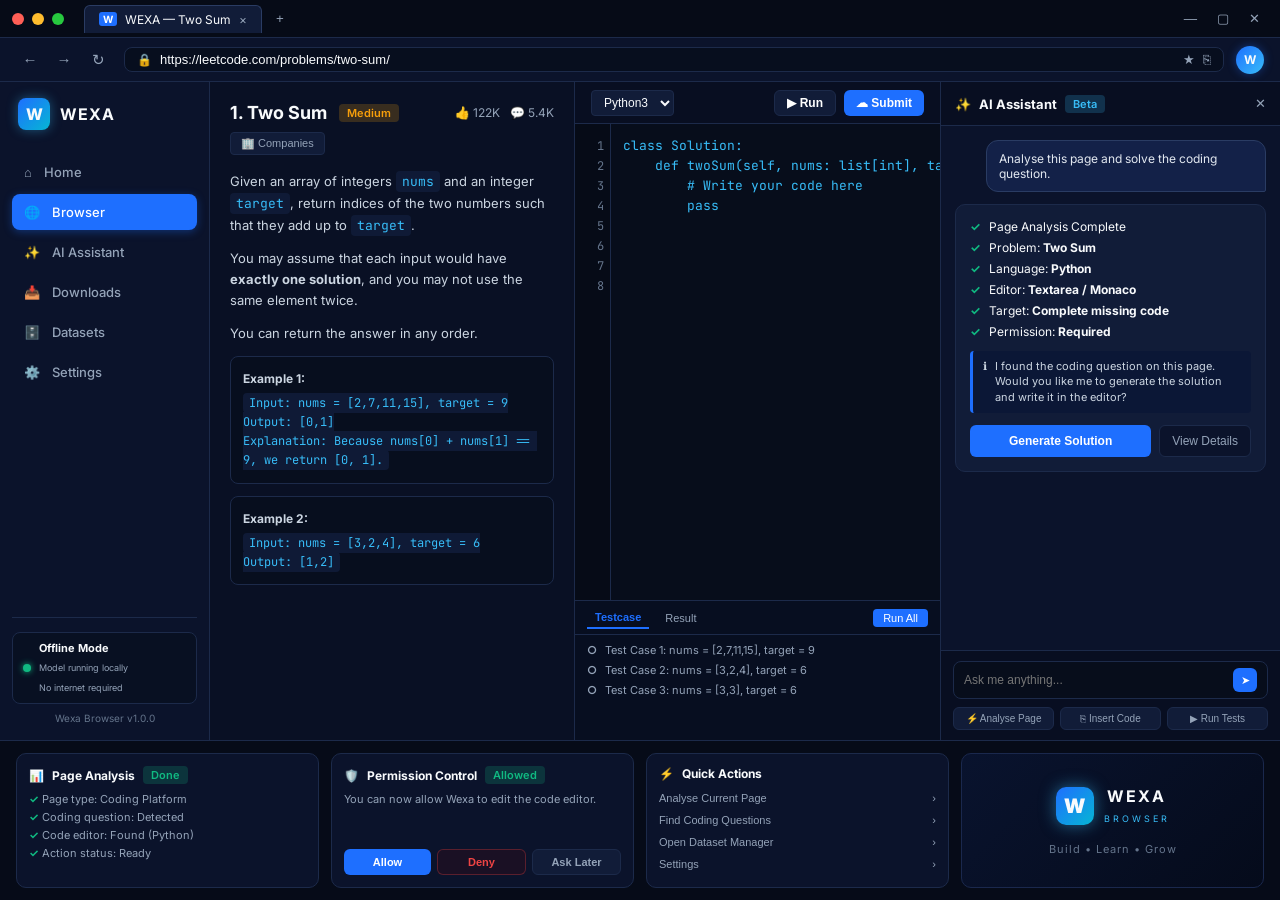
==== frontend/index.html @ d5399e4d "feat: Initial implementation of Wexa Browser core backend, offline engine, UI spec, and self-trainin" ====
<!DOCTYPE html>
<html lang="en">
<head>
  <meta charset="UTF-8">
  <meta name="viewport" content="width=device-width, initial-scale=1.0">
  <title>Wexa Browser — AI-Powered Practice Browser</title>
  <link rel="stylesheet" href="styles.css">
  <link rel="preconnect" href="https://fonts.googleapis.com">
  <link rel="preconnect" href="https://fonts.gstatic.com" crossorigin>
  <link href="https://fonts.googleapis.com/css2?family=Inter:wght@400;500;600;700&family=JetBrains+Mono:wght@400;500;600&display=swap" rel="stylesheet">
</head>
<body class="wexa-app">

  <!-- Top Titlebar / Window Controls -->
  <header class="titlebar">
    <div class="window-controls">
      <span class="dot red"></span>
      <span class="dot yellow"></span>
      <span class="dot green"></span>
    </div>
    <div class="tab-strip">
      <div class="tab active">
        <span class="tab-icon">W</span>
        <span class="tab-title">WEXA — Two Sum</span>
        <span class="tab-close">×</span>
      </div>
      <button class="new-tab-btn">+</button>
    </div>
    <div class="window-actions">
      <button class="win-btn">—</button>
      <button class="win-btn">▢</button>
      <button class="win-btn win-close">✕</button>
    </div>
  </header>

  <!-- Browser Navigation Bar -->
  <nav class="browser-nav">
    <div class="nav-buttons">
      <button class="nav-btn" title="Back">←</button>
      <button class="nav-btn" title="Forward">→</button>
      <button class="nav-btn" id="reloadBtn" title="Refresh">↻</button>
    </div>
    <div class="url-bar-container">
      <span class="lock-icon">🔒</span>
      <input type="text" id="urlInput" class="url-input" value="https://leetcode.com/problems/two-sum/" readonly>
      <button class="star-btn" title="Bookmark">★</button>
      <button class="share-btn" title="Share">⎘</button>
    </div>
    <div class="profile-badge">
      <div class="w-avatar">W</div>
    </div>
  </nav>

  <!-- Main Viewport (Sidebar + Web Content + AI Panel) -->
  <main class="main-viewport">

    <!-- Left Navigation Sidebar -->
    <aside class="sidebar">
      <div class="brand">
        <div class="brand-logo">W</div>
        <span class="brand-text">WEXA</span>
      </div>

      <ul class="nav-menu">
        <li class="nav-item">
          <span class="icon">⌂</span>
          <span class="label">Home</span>
        </li>
        <li class="nav-item active">
          <span class="icon">🌐</span>
          <span class="label">Browser</span>
        </li>
        <li class="nav-item">
          <span class="icon">✨</span>
          <span class="label">AI Assistant</span>
        </li>
        <li class="nav-item">
          <span class="icon">📥</span>
          <span class="label">Downloads</span>
        </li>
        <li class="nav-item" id="navDatasets">
          <span class="icon">🗄️</span>
          <span class="label">Datasets</span>
        </li>
        <li class="nav-item">
          <span class="icon">⚙️</span>
          <span class="label">Settings</span>
        </li>
      </ul>

      <div class="sidebar-footer">
        <div class="offline-badge">
          <span class="status-indicator"></span>
          <div class="offline-text">
            <strong>Offline Mode</strong>
            <span>Model running locally<br>No internet required</span>
          </div>
        </div>
        <div class="version-tag">Wexa Browser v1.0.0</div>
      </div>
    </aside>

    <!-- Center Workspace / Webpage & Code Editor -->
    <section class="workspace">
      <!-- Problem Details Pane -->
      <div class="problem-pane">
        <div class="problem-header">
          <div class="title-row">
            <h2>1. Two Sum</h2>
            <span class="badge medium">Medium</span>
            <div class="stats">
              <span>👍 122K</span>
              <span>💬 5.4K</span>
            </div>
          </div>
          <button class="companies-btn">🏢 Companies</button>
        </div>

        <div class="problem-body">
          <p>Given an array of integers <code>nums</code> and an integer <code>target</code>, return indices of the two numbers such that they add up to <code>target</code>.</p>
          <p>You may assume that each input would have <strong>exactly one solution</strong>, and you may not use the same element twice.</p>
          <p>You can return the answer in any order.</p>

          <div class="example-card">
            <strong>Example 1:</strong>
            <pre><code>Input: nums = [2,7,11,15], target = 9
Output: [0,1]
Explanation: Because nums[0] + nums[1] == 9, we return [0, 1].</code></pre>
          </div>

          <div class="example-card">
            <strong>Example 2:</strong>
            <pre><code>Input: nums = [3,2,4], target = 6
Output: [1,2]</code></pre>
          </div>
        </div>
      </div>

      <!-- Live Code Editor Pane -->
      <div class="editor-pane">
        <div class="editor-header">
          <select id="langSelect" class="lang-select">
            <option value="python">Python3</option>
            <option value="java">Java</option>
            <option value="cpp">C++</option>
          </select>
          <div class="editor-actions">
            <button class="run-btn" id="editorRunBtn">▶ Run</button>
            <button class="submit-btn" id="editorSubmitBtn">☁ Submit</button>
          </div>
        </div>

        <div class="editor-container">
          <div class="line-numbers" id="lineNumbers">
            1<br>2<br>3<br>4<br>5<br>6<br>7<br>8
          </div>
          <textarea id="codeEditor" class="code-textarea" spellcheck="false">class Solution:
    def twoSum(self, nums: list[int], target: int) -> list[int]:
        # Write your code here
        pass</textarea>
        </div>

        <!-- Testcases Section -->
        <div class="testcases-tray">
          <div class="testcases-header">
            <div class="test-tabs">
              <button class="test-tab active">Testcase</button>
              <button class="test-tab">Result</button>
            </div>
            <button class="run-all-btn" id="runAllTestsBtn">Run All</button>
          </div>

          <div class="testcases-list">
            <div class="testcase-item" id="tc1">
              <span class="tc-status pending">○</span>
              <span>Test Case 1: nums = [2,7,11,15], target = 9</span>
            </div>
            <div class="testcase-item" id="tc2">
              <span class="tc-status pending">○</span>
              <span>Test Case 2: nums = [3,2,4], target = 6</span>
            </div>
            <div class="testcase-item" id="tc3">
              <span class="tc-status pending">○</span>
              <span>Test Case 3: nums = [3,3], target = 6</span>
            </div>
          </div>
        </div>
      </div>
    </section>

    <!-- Right AI Assistant Side Panel -->
    <aside class="ai-panel">
      <div class="ai-header">
        <div class="ai-title">
          <span class="sparkle">✨</span>
          <strong>AI Assistant</strong>
          <span class="badge beta">Beta</span>
        </div>
        <button class="close-panel-btn">✕</button>
      </div>

      <div class="ai-content" id="aiFeed">
        <!-- User Query Bubble -->
        <div class="chat-bubble user">
          Analyse this page and solve the coding question.
        </div>

        <!-- Analysis Checklist Card -->
        <div class="ai-card" id="analysisCard">
          <ul class="status-checklist">
            <li class="checked">
              <span class="check-icon">✓</span>
              <span>Page Analysis Complete</span>
            </li>
            <li class="checked">
              <span class="check-icon">✓</span>
              <span>Problem: <strong>Two Sum</strong></span>
            </li>
            <li class="checked">
              <span class="check-icon">✓</span>
              <span>Language: <strong>Python</strong></span>
            </li>
            <li class="checked">
              <span class="check-icon">✓</span>
              <span>Editor: <strong>Textarea / Monaco</strong></span>
            </li>
            <li class="checked">
              <span class="check-icon">✓</span>
              <span>Target: <strong>Complete missing code</strong></span>
            </li>
            <li class="checked notice">
              <span class="check-icon">✓</span>
              <span>Permission: <strong>Required</strong></span>
            </li>
          </ul>

          <div class="callout-box">
            <span class="info-icon">ℹ</span>
            <p id="aiCalloutText">I found the coding question on this page. Would you like me to generate the solution and write it in the editor?</p>
          </div>

          <div class="action-buttons">
            <button class="primary-btn" id="generateSolutionBtn">
              <span class="spinner" id="btnSpinner" style="display:none;">◌</span>
              Generate Solution
            </button>
            <button class="secondary-btn" id="viewDetailsBtn">View Details</button>
          </div>
        </div>

        <!-- Diff Card (Hidden initially, shown after generation) -->
        <div class="ai-card diff-card" id="diffCard" style="display:none;">
          <div class="diff-header">
            <strong>Proposed Code Solution</strong>
            <span class="badge diff-badge">Review Diff</span>
          </div>
          <pre class="diff-viewer" id="diffViewer"></pre>
        </div>
      </div>

      <!-- Bottom Chat Bar & Quick Action Pills -->
      <div class="ai-footer">
        <div class="chat-input-bar">
          <input type="text" id="chatInput" placeholder="Ask me anything...">
          <button class="send-btn" id="sendBtn">➤</button>
        </div>
        <div class="quick-pills">
          <button class="pill-btn" id="pillAnalyse">⚡ Analyse Page</button>
          <button class="pill-btn" id="pillInsert">⎘ Insert Code</button>
          <button class="pill-btn" id="pillTests">▶ Run Tests</button>
        </div>
      </div>
    </aside>

  </main>

  <!-- Bottom Control Deck -->
  <footer class="bottom-deck">
    <!-- Card 1: Page Analysis -->
    <div class="deck-card">
      <div class="card-header">
        <span class="icon">📊</span>
        <strong>Page Analysis</strong>
        <span class="badge success" id="badgeAnalysisStatus">Done</span>
      </div>
      <ul class="card-list">
        <li><span class="bullet green">✓</span> Page type: Coding Platform</li>
        <li><span class="bullet green">✓</span> Coding question: Detected</li>
        <li><span class="bullet green">✓</span> Code editor: Found (Python)</li>
        <li><span class="bullet green">✓</span> Action status: Ready</li>
      </ul>
    </div>

    <!-- Card 2: Permission Control -->
    <div class="deck-card">
      <div class="card-header">
        <span class="icon">🛡️</span>
        <strong>Permission Control</strong>
        <span class="badge success" id="badgePermStatus">Allowed</span>
      </div>
      <p class="perm-desc" id="permDesc">You can now allow Wexa to edit the code editor.</p>
      <div class="perm-actions">
        <button class="perm-btn allow" id="btnAllow">Allow</button>
        <button class="perm-btn deny" id="btnDeny">Deny</button>
        <button class="perm-btn later" id="btnLater">Ask Later</button>
      </div>
    </div>

    <!-- Card 3: Quick Actions -->
    <div class="deck-card">
      <div class="card-header">
        <span class="icon">⚡</span>
        <strong>Quick Actions</strong>
      </div>
      <div class="action-links">
        <button class="action-link" id="linkAnalyse">Analyse Current Page <span>›</span></button>
        <button class="action-link" id="linkFindQuestions">Find Coding Questions <span>›</span></button>
        <button class="action-link" id="linkDatasets">Open Dataset Manager <span>›</span></button>
        <button class="action-link" id="linkSettings">Settings <span>›</span></button>
      </div>
    </div>

    <!-- Card 4: Brand Card -->
    <div class="deck-card brand-card">
      <div class="brand-emblem">
        <div class="brand-logo-large">W</div>
        <div class="brand-slogan">
          <h3>WEXA</h3>
          <span>BROWSER</span>
        </div>
      </div>
      <p class="brand-motto">Build • Learn • Grow</p>
    </div>
  </footer>

  <script src="app.js"></script>
</body>
</html>
---- frontend/styles.css ----
:root {
  --bg-darkest: #070D1B;
  --bg-surface: #0B132B;
  --bg-card: #111C38;
  --bg-card-hover: #162447;
  --border-color: #1C2A4A;
  --border-light: #2A3C63;
  --primary-blue: #1E6FFF;
  --primary-blue-hover: #2F7CFF;
  --accent-glow: #38BDF8;
  --accent-cyan: #06B6D4;
  --success-green: #10B981;
  --warning-yellow: #F59E0B;
  --danger-red: #EF4444;
  --text-primary: #F8FAFC;
  --text-secondary: #94A3B8;
  --text-muted: #64748B;
  --font-sans: 'Inter', -apple-system, BlinkMacSystemFont, sans-serif;
  --font-mono: 'JetBrains Mono', 'Fira Code', monospace;
}

* {
  box-sizing: border-box;
  margin: 0;
  padding: 0;
}

body.wexa-app {
  background-color: var(--bg-darkest);
  color: var(--text-primary);
  font-family: var(--font-sans);
  height: 100vh;
  display: flex;
  flex-direction: column;
  overflow: hidden;
  user-select: none;
}

/* --- Window Titlebar --- */
.titlebar {
  background: #060B17;
  height: 38px;
  display: flex;
  align-items: center;
  justify-content: space-between;
  padding: 0 12px;
  border-bottom: 1px solid var(--border-color);
}

.window-controls {
  display: flex;
  gap: 8px;
}

.window-controls .dot {
  width: 12px;
  height: 12px;
  border-radius: 50%;
  display: inline-block;
}

.dot.red { background: #FF5F56; }
.dot.yellow { background: #FFBD2E; }
.dot.green { background: #27C93F; }

.tab-strip {
  display: flex;
  align-items: center;
  gap: 6px;
  flex: 1;
  margin-left: 20px;
}

.tab {
  background: var(--bg-surface);
  border: 1px solid var(--border-color);
  border-bottom: none;
  padding: 6px 14px;
  border-radius: 6px 6px 0 0;
  display: flex;
  align-items: center;
  gap: 8px;
  font-size: 12px;
  color: var(--text-primary);
}

.tab.active {
  background: var(--bg-card);
  border-color: var(--border-light);
}

.tab-icon {
  background: var(--primary-blue);
  color: #fff;
  border-radius: 3px;
  padding: 1px 4px;
  font-weight: bold;
  font-size: 10px;
}

.tab-close {
  cursor: pointer;
  color: var(--text-secondary);
}

.new-tab-btn, .win-btn {
  background: transparent;
  border: none;
  color: var(--text-secondary);
  cursor: pointer;
  padding: 4px 8px;
  border-radius: 4px;
}

.new-tab-btn:hover, .win-btn:hover {
  background: var(--bg-card);
  color: #fff;
}

/* --- Browser Navigation Bar --- */
.browser-nav {
  background: var(--bg-surface);
  height: 44px;
  display: flex;
  align-items: center;
  padding: 0 16px;
  gap: 12px;
  border-bottom: 1px solid var(--border-color);
}

.nav-buttons {
  display: flex;
  gap: 6px;
}

.nav-btn {
  background: transparent;
  border: none;
  color: var(--text-secondary);
  font-size: 15px;
  cursor: pointer;
  width: 28px;
  height: 28px;
  border-radius: 4px;
}

.nav-btn:hover {
  background: var(--bg-card);
  color: #fff;
}

.url-bar-container {
  flex: 1;
  background: #070E1E;
  border: 1px solid var(--border-color);
  border-radius: 8px;
  display: flex;
  align-items: center;
  padding: 4px 12px;
  gap: 8px;
}

.lock-icon {
  font-size: 12px;
  color: var(--success-green);
}

.url-input {
  flex: 1;
  background: transparent;
  border: none;
  color: var(--text-primary);
  font-size: 13px;
  outline: none;
}

.star-btn, .share-btn {
  background: transparent;
  border: none;
  color: var(--text-secondary);
  cursor: pointer;
}

.w-avatar {
  background: linear-gradient(135deg, var(--primary-blue), var(--accent-glow));
  width: 28px;
  height: 28px;
  border-radius: 50%;
  display: flex;
  align-items: center;
  justify-content: center;
  font-weight: 700;
  font-size: 12px;
  box-shadow: 0 0 10px rgba(30, 111, 255, 0.4);
}

/* --- Main Viewport --- */
.main-viewport {
  flex: 1;
  display: grid;
  grid-template-columns: 210px 1fr 340px;
  overflow: hidden;
}

/* --- Left Sidebar --- */
.sidebar {
  background: var(--bg-surface);
  border-right: 1px solid var(--border-color);
  display: flex;
  flex-direction: column;
  padding: 16px 12px;
}

.brand {
  display: flex;
  align-items: center;
  gap: 10px;
  margin-bottom: 24px;
  padding-left: 6px;
}

.brand-logo {
  background: linear-gradient(135deg, var(--primary-blue), var(--accent-cyan));
  width: 32px;
  height: 32px;
  border-radius: 8px;
  display: flex;
  align-items: center;
  justify-content: center;
  font-weight: 800;
  font-size: 16px;
  box-shadow: 0 0 12px rgba(56, 189, 248, 0.4);
}

.brand-text {
  font-size: 16px;
  font-weight: 700;
  letter-spacing: 1px;
}

.nav-menu {
  list-style: none;
  display: flex;
  flex-direction: column;
  gap: 4px;
  flex: 1;
}

.nav-item {
  display: flex;
  align-items: center;
  gap: 12px;
  padding: 10px 12px;
  border-radius: 8px;
  font-size: 13px;
  font-weight: 500;
  color: var(--text-secondary);
  cursor: pointer;
  transition: all 0.15s ease;
}

.nav-item:hover {
  background: var(--bg-card);
  color: var(--text-primary);
}

.nav-item.active {
  background: var(--primary-blue);
  color: #fff;
  box-shadow: 0 2px 8px rgba(30, 111, 255, 0.35);
}

.sidebar-footer {
  margin-top: auto;
  border-top: 1px solid var(--border-color);
  padding-top: 14px;
}

.offline-badge {
  background: #081022;
  border: 1px solid var(--border-color);
  border-radius: 8px;
  padding: 8px 10px;
  display: flex;
  align-items: center;
  gap: 8px;
}

.status-indicator {
  width: 8px;
  height: 8px;
  border-radius: 50%;
  background: var(--success-green);
  box-shadow: 0 0 6px var(--success-green);
}

.offline-text strong {
  font-size: 11px;
  display: block;
}

.offline-text span {
  font-size: 9px;
  color: var(--text-secondary);
}

.version-tag {
  font-size: 10px;
  color: var(--text-muted);
  text-align: center;
  margin-top: 8px;
}

/* --- Center Workspace --- */
.workspace {
  display: grid;
  grid-template-columns: 1fr 1fr;
  overflow: hidden;
  background: #091024;
}

/* Problem Pane */
.problem-pane {
  border-right: 1px solid var(--border-color);
  padding: 20px;
  overflow-y: auto;
  display: flex;
  flex-direction: column;
  gap: 16px;
}

.problem-header .title-row {
  display: flex;
  align-items: center;
  gap: 12px;
  margin-bottom: 8px;
}

.title-row h2 {
  font-size: 18px;
  font-weight: 700;
}

.badge {
  font-size: 11px;
  font-weight: 600;
  padding: 2px 8px;
  border-radius: 4px;
}

.badge.medium { background: rgba(245, 158, 11, 0.2); color: var(--warning-yellow); }
.badge.success { background: rgba(16, 185, 129, 0.2); color: var(--success-green); }
.badge.beta { background: rgba(56, 189, 248, 0.2); color: var(--accent-glow); }

.stats {
  margin-left: auto;
  display: flex;
  gap: 10px;
  font-size: 12px;
  color: var(--text-secondary);
}

.companies-btn {
  background: var(--bg-card);
  border: 1px solid var(--border-color);
  color: var(--text-secondary);
  font-size: 11px;
  padding: 4px 10px;
  border-radius: 4px;
  cursor: pointer;
}

.problem-body {
  font-size: 13px;
  line-height: 1.6;
  color: #CBD5E1;
  display: flex;
  flex-direction: column;
  gap: 12px;
}

.problem-body code {
  background: #0F1A36;
  padding: 2px 6px;
  border-radius: 4px;
  font-family: var(--font-mono);
  color: var(--accent-glow);
}

.example-card {
  background: #070E1E;
  border: 1px solid var(--border-color);
  border-radius: 8px;
  padding: 12px;
  font-size: 12px;
}

.example-card pre {
  margin-top: 6px;
  font-family: var(--font-mono);
  color: var(--text-primary);
  white-space: pre-wrap;
}

/* Editor Pane */
.editor-pane {
  display: flex;
  flex-direction: column;
  overflow: hidden;
  background: #0B132B;
}

.editor-header {
  height: 42px;
  border-bottom: 1px solid var(--border-color);
  display: flex;
  align-items: center;
  justify-content: space-between;
  padding: 0 16px;
  background: #080E21;
}

.lang-select {
  background: var(--bg-card);
  border: 1px solid var(--border-color);
  color: var(--text-primary);
  font-size: 12px;
  padding: 4px 8px;
  border-radius: 4px;
  outline: none;
}

.editor-actions {
  display: flex;
  gap: 8px;
}

.run-btn, .submit-btn {
  font-size: 12px;
  font-weight: 600;
  padding: 5px 12px;
  border-radius: 6px;
  cursor: pointer;
  border: none;
}

.run-btn { background: var(--bg-card); color: #fff; border: 1px solid var(--border-color); }
.submit-btn { background: var(--primary-blue); color: #fff; }

.editor-container {
  flex: 1;
  display: flex;
  background: #070D1B;
  overflow: hidden;
  position: relative;
}

.line-numbers {
  width: 36px;
  padding: 12px 6px;
  font-family: var(--font-mono);
  font-size: 12px;
  color: var(--text-muted);
  text-align: right;
  line-height: 20px;
  border-right: 1px solid var(--border-color);
  background: #060B17;
}

.code-textarea {
  flex: 1;
  background: transparent;
  border: none;
  padding: 12px;
  color: #38BDF8;
  font-family: var(--font-mono);
  font-size: 13px;
  line-height: 20px;
  resize: none;
  outline: none;
  white-space: pre;
}

/* Testcases Tray */
.testcases-tray {
  height: 140px;
  border-top: 1px solid var(--border-color);
  background: #070E20;
  display: flex;
  flex-direction: column;
}

.testcases-header {
  height: 34px;
  display: flex;
  align-items: center;
  justify-content: space-between;
  padding: 0 12px;
  border-bottom: 1px solid var(--border-color);
}

.test-tabs {
  display: flex;
  gap: 8px;
}

.test-tab {
  background: transparent;
  border: none;
  color: var(--text-secondary);
  font-size: 11px;
  cursor: pointer;
  padding: 4px 8px;
}

.test-tab.active {
  color: var(--primary-blue);
  font-weight: 600;
  border-bottom: 2px solid var(--primary-blue);
}

.run-all-btn {
  background: var(--primary-blue);
  color: #fff;
  border: none;
  font-size: 11px;
  padding: 3px 10px;
  border-radius: 4px;
  cursor: pointer;
}

.testcases-list {
  padding: 8px 12px;
  display: flex;
  flex-direction: column;
  gap: 6px;
  font-size: 11px;
  overflow-y: auto;
}

.testcase-item {
  display: flex;
  align-items: center;
  gap: 8px;
  color: var(--text-secondary);
}

.testcase-item.passed {
  color: var(--success-green);
}

.tc-status {
  font-weight: bold;
}

/* --- Right AI Assistant Panel --- */
.ai-panel {
  background: var(--bg-surface);
  border-left: 1px solid var(--border-color);
  display: flex;
  flex-direction: column;
}

.ai-header {
  height: 44px;
  border-bottom: 1px solid var(--border-color);
  display: flex;
  align-items: center;
  justify-content: space-between;
  padding: 0 14px;
  background: #080E21;
}

.ai-title {
  display: flex;
  align-items: center;
  gap: 8px;
  font-size: 13px;
}

.sparkle { color: var(--accent-glow); }

.close-panel-btn {
  background: transparent;
  border: none;
  color: var(--text-secondary);
  cursor: pointer;
}

.ai-content {
  flex: 1;
  padding: 14px;
  overflow-y: auto;
  display: flex;
  flex-direction: column;
  gap: 12px;
}

.chat-bubble.user {
  background: #132148;
  border: 1px solid var(--border-light);
  border-radius: 12px 12px 2px 12px;
  padding: 10px 12px;
  font-size: 12px;
  align-self: flex-end;
  color: #E2E8F0;
  max-width: 90%;
}

.ai-card {
  background: var(--bg-card);
  border: 1px solid var(--border-color);
  border-radius: 10px;
  padding: 14px;
  display: flex;
  flex-direction: column;
  gap: 12px;
}

.status-checklist {
  list-style: none;
  display: flex;
  flex-direction: column;
  gap: 6px;
  font-size: 12px;
}

.status-checklist li {
  display: flex;
  align-items: center;
  gap: 8px;
  color: var(--text-secondary);
}

.status-checklist li.checked span:last-child {
  color: var(--text-primary);
}

.check-icon {
  color: var(--success-green);
  font-weight: bold;
}

.callout-box {
  background: #0B1736;
  border-left: 3px solid var(--primary-blue);
  padding: 8px 10px;
  border-radius: 4px;
  font-size: 11px;
  color: #CBD5E1;
  display: flex;
  gap: 8px;
  line-height: 1.4;
}

.action-buttons {
  display: flex;
  gap: 8px;
}

.primary-btn {
  flex: 1;
  background: var(--primary-blue);
  color: #fff;
  border: none;
  padding: 8px;
  border-radius: 6px;
  font-size: 12px;
  font-weight: 600;
  cursor: pointer;
  display: flex;
  align-items: center;
  justify-content: center;
  gap: 6px;
  transition: background 0.15s ease;
}

.primary-btn:hover { background: var(--primary-blue-hover); }

.secondary-btn {
  background: var(--bg-surface);
  border: 1px solid var(--border-color);
  color: var(--text-secondary);
  padding: 8px 12px;
  border-radius: 6px;
  font-size: 12px;
  cursor: pointer;
}

.diff-card {
  background: #080F24;
}

.diff-header {
  display: flex;
  justify-content: space-between;
  align-items: center;
  font-size: 12px;
}

.diff-badge { background: rgba(56, 189, 248, 0.2); color: var(--accent-glow); }

.diff-viewer {
  font-family: var(--font-mono);
  font-size: 11px;
  background: #040814;
  border: 1px solid var(--border-color);
  padding: 8px;
  border-radius: 6px;
  color: #10B981;
  white-space: pre-wrap;
  max-height: 150px;
  overflow-y: auto;
}

/* AI Footer & Chat Bar */
.ai-footer {
  border-top: 1px solid var(--border-color);
  padding: 10px 12px;
  display: flex;
  flex-direction: column;
  gap: 8px;
  background: #080E21;
}

.chat-input-bar {
  background: #070D1B;
  border: 1px solid var(--border-color);
  border-radius: 8px;
  display: flex;
  align-items: center;
  padding: 6px 10px;
}

.chat-input-bar input {
  flex: 1;
  background: transparent;
  border: none;
  color: var(--text-primary);
  font-size: 12px;
  outline: none;
}

.send-btn {
  background: var(--primary-blue);
  color: #fff;
  border: none;
  width: 24px;
  height: 24px;
  border-radius: 6px;
  cursor: pointer;
  font-size: 11px;
}

.quick-pills {
  display: flex;
  gap: 6px;
}

.pill-btn {
  flex: 1;
  background: var(--bg-card);
  border: 1px solid var(--border-color);
  color: var(--text-secondary);
  font-size: 10px;
  padding: 5px 6px;
  border-radius: 6px;
  cursor: pointer;
  white-space: nowrap;
}

.pill-btn:hover {
  background: var(--border-color);
  color: #fff;
}

/* --- Bottom Control Deck --- */
.bottom-deck {
  height: 160px;
  background: #060B18;
  border-top: 1px solid var(--border-color);
  display: grid;
  grid-template-columns: 1fr 1fr 1fr 1fr;
  gap: 12px;
  padding: 12px 16px;
}

.deck-card {
  background: var(--bg-surface);
  border: 1px solid var(--border-color);
  border-radius: 10px;
  padding: 12px;
  display: flex;
  flex-direction: column;
  gap: 8px;
}

.deck-card .card-header {
  display: flex;
  align-items: center;
  gap: 8px;
  font-size: 12px;
}

.card-list {
  list-style: none;
  font-size: 11px;
  color: var(--text-secondary);
  display: flex;
  flex-direction: column;
  gap: 4px;
}

.bullet.green { color: var(--success-green); font-weight: bold; }

.perm-desc {
  font-size: 11px;
  color: var(--text-secondary);
  line-height: 1.3;
}

.perm-actions {
  display: flex;
  gap: 6px;
  margin-top: auto;
}

.perm-btn {
  flex: 1;
  padding: 6px;
  font-size: 11px;
  font-weight: 600;
  border-radius: 6px;
  cursor: pointer;
  border: 1px solid var(--border-color);
}

.perm-btn.allow { background: var(--primary-blue); color: #fff; border: none; }
.perm-btn.deny { background: #1A1024; color: var(--danger-red); border-color: rgba(239, 68, 68, 0.3); }
.perm-btn.later { background: var(--bg-card); color: var(--text-secondary); }

.action-links {
  display: flex;
  flex-direction: column;
  gap: 4px;
}

.action-link {
  background: transparent;
  border: none;
  color: var(--text-secondary);
  font-size: 11px;
  text-align: left;
  display: flex;
  justify-content: space-between;
  padding: 3px 0;
  cursor: pointer;
}

.action-link:hover { color: var(--accent-glow); }

.brand-card {
  background: linear-gradient(135deg, #09132E, #050B1B);
  border-color: #1A284D;
  display: flex;
  flex-direction: column;
  align-items: center;
  justify-content: center;
  text-align: center;
}

.brand-emblem {
  display: flex;
  align-items: center;
  gap: 10px;
}

.brand-logo-large {
  background: linear-gradient(135deg, var(--primary-blue), var(--accent-cyan));
  width: 38px;
  height: 38px;
  border-radius: 10px;
  display: flex;
  align-items: center;
  justify-content: center;
  font-weight: 900;
  font-size: 20px;
  box-shadow: 0 0 16px rgba(56, 189, 248, 0.5);
}

.brand-slogan h3 {
  font-size: 16px;
  letter-spacing: 2px;
}

.brand-slogan span {
  font-size: 9px;
  letter-spacing: 3px;
  color: var(--accent-glow);
}

.brand-motto {
  font-size: 11px;
  color: var(--text-muted);
  margin-top: 8px;
  letter-spacing: 1px;
}
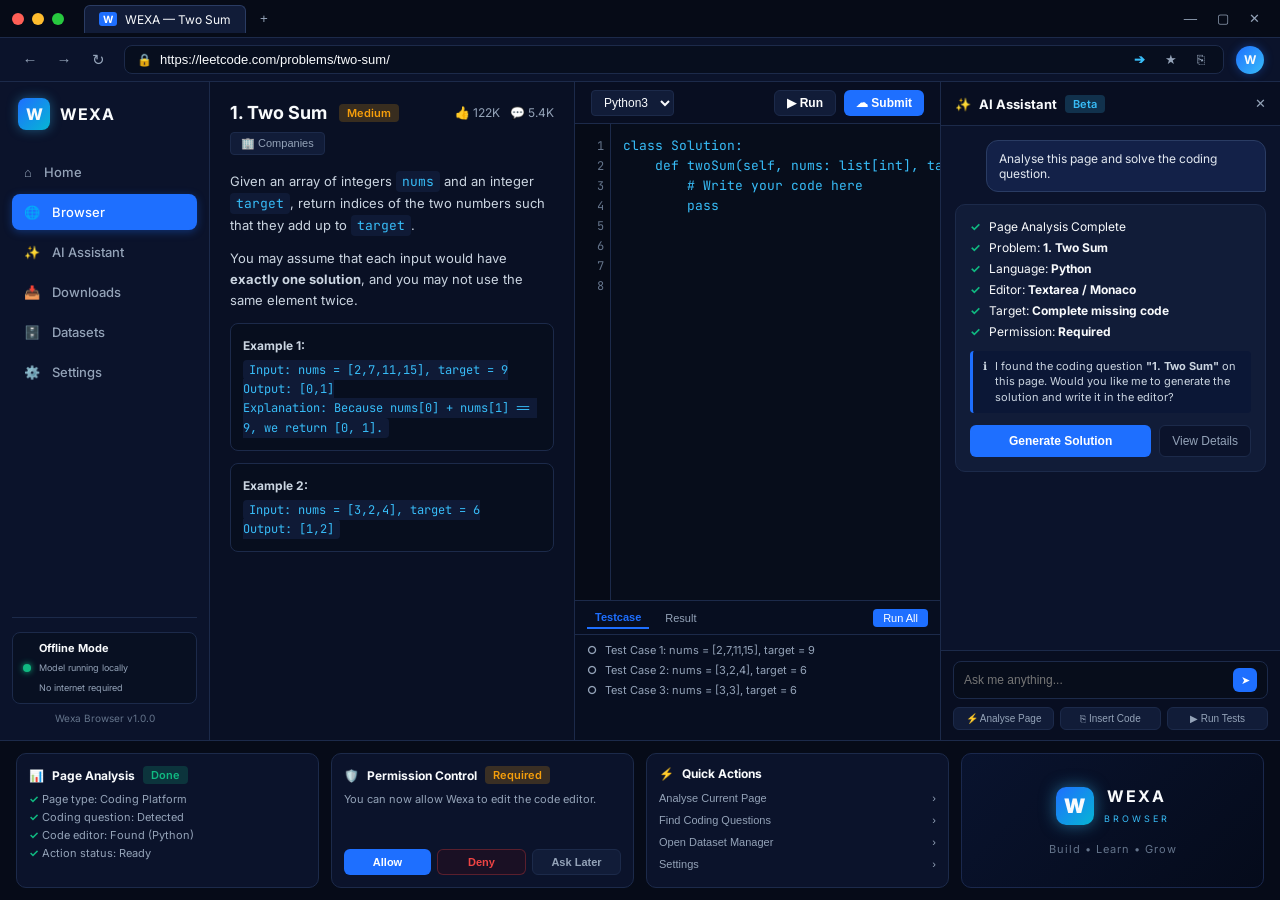
==== commit af8daa59: "feat: Add dynamic multi-tab & URL page navigation, resilient two-pass model training pipeline, and c" ====
--- a/frontend/index.html
+++ b/frontend/index.html
@@ -42,7 +42,8 @@
     </div>
     <div class="url-bar-container">
       <span class="lock-icon">🔒</span>
-      <input type="text" id="urlInput" class="url-input" value="https://leetcode.com/problems/two-sum/" readonly>
+      <input type="text" id="urlInput" class="url-input" value="https://leetcode.com/problems/two-sum/" placeholder="Enter practice URL (e.g. https://leetcode.com/problems/valid-parentheses/)">
+      <button class="nav-go-btn" id="navGoBtn" title="Navigate">➔</button>
       <button class="star-btn" title="Bookmark">★</button>
       <button class="share-btn" title="Share">⎘</button>
     </div>
--- a/frontend/styles.css
+++ b/frontend/styles.css
@@ -174,11 +174,23 @@
   outline: none;
 }
 
-.star-btn, .share-btn {
+.star-btn, .share-btn, .nav-go-btn {
   background: transparent;
   border: none;
   color: var(--text-secondary);
   cursor: pointer;
+  padding: 2px 6px;
+  border-radius: 4px;
+}
+
+.nav-go-btn {
+  color: var(--accent-glow);
+  font-weight: bold;
+}
+
+.nav-go-btn:hover {
+  background: var(--primary-blue);
+  color: #fff;
 }
 
 .w-avatar {
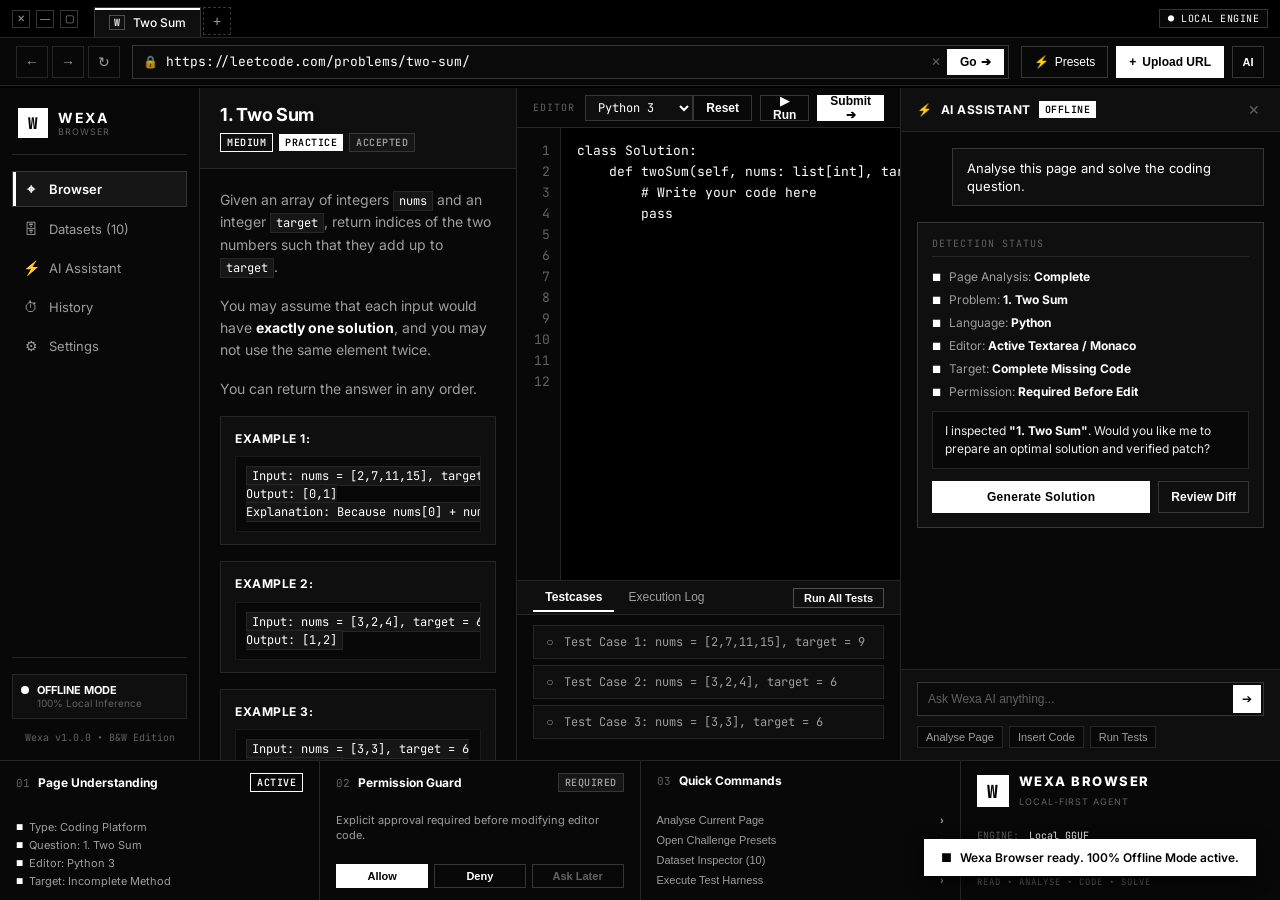
==== commit 9e5c2af7: "feat(ui-model): Streamline interface buttons, add live sandbox output console, fix tab state preserv" ====
--- a/frontend/index.html
+++ b/frontend/index.html
@@ -3,7 +3,7 @@
 <head>
   <meta charset="UTF-8">
   <meta name="viewport" content="width=device-width, initial-scale=1.0">
-  <title>Wexa Browser — AI-Powered Practice Browser</title>
+  <title>Wexa Browser — Minimalist AI Coding Browser</title>
   <link rel="stylesheet" href="styles.css">
   <link rel="preconnect" href="https://fonts.googleapis.com">
   <link rel="preconnect" href="https://fonts.gstatic.com" crossorigin>
@@ -11,46 +11,71 @@
 </head>
 <body class="wexa-app">
 
-  <!-- Top Titlebar / Window Controls -->
+  <!-- Top Titlebar / Window Controls (Strict Monochrome) -->
   <header class="titlebar">
     <div class="window-controls">
-      <span class="dot red"></span>
-      <span class="dot yellow"></span>
-      <span class="dot green"></span>
-    </div>
-    <div class="tab-strip">
-      <div class="tab active">
-        <span class="tab-icon">W</span>
-        <span class="tab-title">WEXA — Two Sum</span>
-        <span class="tab-close">×</span>
-      </div>
-      <button class="new-tab-btn">+</button>
-    </div>
+      <button class="win-circle-btn" title="Close">✕</button>
+      <button class="win-circle-btn" title="Minimize">—</button>
+      <button class="win-circle-btn" title="Maximize">▢</button>
+    </div>
+    
+    <div class="tab-strip" id="tabStrip">
+      <!-- Tabs generated dynamically by app.js -->
+      <button class="new-tab-btn" id="newTabBtn" title="New Tab">+</button>
+    </div>
+
     <div class="window-actions">
-      <button class="win-btn">—</button>
-      <button class="win-btn">▢</button>
-      <button class="win-btn win-close">✕</button>
+      <span class="engine-indicator">● LOCAL ENGINE</span>
     </div>
   </header>
 
   <!-- Browser Navigation Bar -->
   <nav class="browser-nav">
     <div class="nav-buttons">
-      <button class="nav-btn" title="Back">←</button>
-      <button class="nav-btn" title="Forward">→</button>
+      <button class="nav-btn" id="navBackBtn" title="Back">←</button>
+      <button class="nav-btn" id="navForwardBtn" title="Forward">→</button>
       <button class="nav-btn" id="reloadBtn" title="Refresh">↻</button>
     </div>
+
+    <!-- Smart URL & Search Bar -->
     <div class="url-bar-container">
-      <span class="lock-icon">🔒</span>
-      <input type="text" id="urlInput" class="url-input" value="https://leetcode.com/problems/two-sum/" placeholder="Enter practice URL (e.g. https://leetcode.com/problems/valid-parentheses/)">
-      <button class="nav-go-btn" id="navGoBtn" title="Navigate">➔</button>
-      <button class="star-btn" title="Bookmark">★</button>
-      <button class="share-btn" title="Share">⎘</button>
-    </div>
-    <div class="profile-badge">
-      <div class="w-avatar">W</div>
+      <span class="lock-icon" title="Secure Local Practice Environment">🔒</span>
+      <input 
+        type="text" 
+        id="urlInput" 
+        class="url-input" 
+        value="https://leetcode.com/problems/two-sum/" 
+        placeholder="Enter URL or search practice challenge (e.g. valid-parentheses, reverse-linked-list)..."
+        autocomplete="off"
+        spellcheck="false"
+      >
+      <button class="url-clear-btn" id="urlClearBtn" title="Clear URL">✕</button>
+      <button class="nav-search-btn" id="navGoBtn" title="Search / Navigate">
+        <span>Go</span>
+        <span class="btn-arrow">➔</span>
+      </button>
+    </div>
+
+    <!-- Quick Actions: Presets & Custom URL Upload -->
+    <div class="nav-aux-actions">
+      <button class="aux-btn" id="btnPresetsMenu" title="Quick Load Coding Challenge">
+        <span class="aux-icon">⚡</span>
+        <span>Presets</span>
+      </button>
+      <button class="aux-btn primary" id="btnUploadModal" title="Upload Custom URL / Problem">
+        <span class="aux-icon">+</span>
+        <span>Upload URL</span>
+      </button>
+      <button class="aux-icon-btn" id="btnToggleAi" title="Toggle AI Assistant">
+        <span>AI</span>
+      </button>
     </div>
   </nav>
+
+  <!-- Animated Top Page Loading Bar -->
+  <div class="page-loading-bar-container">
+    <div class="page-loading-bar" id="pageLoadingBar"></div>
+  </div>
 
   <!-- Main Viewport (Sidebar + Web Content + AI Panel) -->
   <main class="main-viewport">
@@ -59,145 +84,142 @@
     <aside class="sidebar">
       <div class="brand">
         <div class="brand-logo">W</div>
-        <span class="brand-text">WEXA</span>
+        <div class="brand-meta">
+          <span class="brand-text">WEXA</span>
+          <span class="brand-sub">BROWSER</span>
+        </div>
       </div>
 
       <ul class="nav-menu">
-        <li class="nav-item">
-          <span class="icon">⌂</span>
-          <span class="label">Home</span>
-        </li>
-        <li class="nav-item active">
-          <span class="icon">🌐</span>
+        <li class="nav-item active" id="navItemBrowser">
+          <span class="icon">⌖</span>
           <span class="label">Browser</span>
         </li>
-        <li class="nav-item">
-          <span class="icon">✨</span>
+        <li class="nav-item" id="navDatasets">
+          <span class="icon">🗄</span>
+          <span class="label">Datasets (10)</span>
+        </li>
+        <li class="nav-item" id="navItemAiPanel">
+          <span class="icon">⚡</span>
           <span class="label">AI Assistant</span>
         </li>
-        <li class="nav-item">
-          <span class="icon">📥</span>
-          <span class="label">Downloads</span>
+        <li class="nav-item" id="navItemHistory">
+          <span class="icon">⏱</span>
+          <span class="label">History</span>
         </li>
-        <li class="nav-item" id="navDatasets">
-          <span class="icon">🗄️</span>
-          <span class="label">Datasets</span>
-        </li>
-        <li class="nav-item">
-          <span class="icon">⚙️</span>
+        <li class="nav-item" id="navSettings">
+          <span class="icon">⚙</span>
           <span class="label">Settings</span>
         </li>
       </ul>
 
       <div class="sidebar-footer">
         <div class="offline-badge">
-          <span class="status-indicator"></span>
+          <div class="offline-dot"></div>
           <div class="offline-text">
-            <strong>Offline Mode</strong>
-            <span>Model running locally<br>No internet required</span>
-          </div>
-        </div>
-        <div class="version-tag">Wexa Browser v1.0.0</div>
+            <strong>OFFLINE MODE</strong>
+            <span>100% Local Inference</span>
+          </div>
+        </div>
+        <div class="version-tag">Wexa v1.0.0 • B&amp;W Edition</div>
       </div>
     </aside>
 
     <!-- Center Workspace / Webpage & Code Editor -->
-    <section class="workspace">
+    <section class="workspace" id="workspace">
+
+      <!-- Loading Overlay (Shown during page loads) -->
+      <div class="workspace-loading-overlay" id="workspaceLoadingOverlay">
+        <div class="loading-spinner"></div>
+        <div class="loading-label" id="loadingLabel">Loading webpage...</div>
+      </div>
+
       <!-- Problem Details Pane -->
-      <div class="problem-pane">
+      <div class="problem-pane" id="problemPane">
         <div class="problem-header">
           <div class="title-row">
-            <h2>1. Two Sum</h2>
-            <span class="badge medium">Medium</span>
-            <div class="stats">
-              <span>👍 122K</span>
-              <span>💬 5.4K</span>
+            <h2 id="probTitle">1. Two Sum</h2>
+            <div class="badges-row">
+              <span class="mono-badge outline" id="probDifficulty">MEDIUM</span>
+              <span class="mono-badge solid">PRACTICE</span>
+              <span class="mono-badge muted">ACCEPTED</span>
             </div>
           </div>
-          <button class="companies-btn">🏢 Companies</button>
-        </div>
-
-        <div class="problem-body">
-          <p>Given an array of integers <code>nums</code> and an integer <code>target</code>, return indices of the two numbers such that they add up to <code>target</code>.</p>
-          <p>You may assume that each input would have <strong>exactly one solution</strong>, and you may not use the same element twice.</p>
-          <p>You can return the answer in any order.</p>
-
-          <div class="example-card">
-            <strong>Example 1:</strong>
-            <pre><code>Input: nums = [2,7,11,15], target = 9
-Output: [0,1]
-Explanation: Because nums[0] + nums[1] == 9, we return [0, 1].</code></pre>
-          </div>
-
-          <div class="example-card">
-            <strong>Example 2:</strong>
-            <pre><code>Input: nums = [3,2,4], target = 6
-Output: [1,2]</code></pre>
-          </div>
-        </div>
-      </div>
-
-      <!-- Live Code Editor Pane -->
+        </div>
+
+        <div class="problem-body" id="probBody">
+          <!-- Populated by JavaScript -->
+        </div>
+      </div>
+
+      <!-- Code Editor Pane -->
       <div class="editor-pane">
         <div class="editor-header">
-          <select id="langSelect" class="lang-select">
-            <option value="python">Python3</option>
-            <option value="java">Java</option>
-            <option value="cpp">C++</option>
-          </select>
+          <div class="editor-header-left">
+            <span class="editor-tag">EDITOR</span>
+            <select id="langSelect" class="lang-select">
+              <option value="python">Python 3</option>
+              <option value="javascript">JavaScript</option>
+              <option value="java">Java</option>
+              <option value="cpp">C++</option>
+            </select>
+          </div>
+          
           <div class="editor-actions">
-            <button class="run-btn" id="editorRunBtn">▶ Run</button>
-            <button class="submit-btn" id="editorSubmitBtn">☁ Submit</button>
+            <button class="action-btn secondary" id="editorResetBtn" title="Reset to starter code">Reset</button>
+            <button class="action-btn secondary" id="editorRunBtn" title="Run code (Ctrl+Enter)">
+              <span>▶ Run</span>
+            </button>
+            <button class="action-btn primary" id="editorSubmitBtn" title="Submit solution">
+              <span>Submit ➔</span>
+            </button>
           </div>
         </div>
 
         <div class="editor-container">
-          <div class="line-numbers" id="lineNumbers">
-            1<br>2<br>3<br>4<br>5<br>6<br>7<br>8
-          </div>
-          <textarea id="codeEditor" class="code-textarea" spellcheck="false">class Solution:
-    def twoSum(self, nums: list[int], target: int) -> list[int]:
-        # Write your code here
-        pass</textarea>
+          <div class="line-numbers" id="lineNumbers">1</div>
+          <textarea 
+            id="codeEditor" 
+            class="code-textarea" 
+            spellcheck="false" 
+            autocomplete="off" 
+            autocorrect="off" 
+            autocapitalize="off"
+          ></textarea>
         </div>
 
         <!-- Testcases Section -->
         <div class="testcases-tray">
           <div class="testcases-header">
             <div class="test-tabs">
-              <button class="test-tab active">Testcase</button>
-              <button class="test-tab">Result</button>
+              <button class="test-tab active" id="tabTestcases">Testcases</button>
+              <button class="test-tab" id="tabResults">Execution Log</button>
             </div>
-            <button class="run-all-btn" id="runAllTestsBtn">Run All</button>
-          </div>
-
-          <div class="testcases-list">
-            <div class="testcase-item" id="tc1">
-              <span class="tc-status pending">○</span>
-              <span>Test Case 1: nums = [2,7,11,15], target = 9</span>
-            </div>
-            <div class="testcase-item" id="tc2">
-              <span class="tc-status pending">○</span>
-              <span>Test Case 2: nums = [3,2,4], target = 6</span>
-            </div>
-            <div class="testcase-item" id="tc3">
-              <span class="tc-status pending">○</span>
-              <span>Test Case 3: nums = [3,3], target = 6</span>
-            </div>
+            <button class="run-all-btn" id="runAllTestsBtn">
+              <span>Run All Tests</span>
+            </button>
+          </div>
+
+          <div class="testcases-list" id="testcasesList">
+            <!-- Test cases populated by JavaScript -->
+          </div>
+
+          <div class="execution-output" id="executionOutput" style="display: none;">
+            <pre id="outputLog">Awaiting test execution...</pre>
           </div>
         </div>
       </div>
     </section>
 
     <!-- Right AI Assistant Side Panel -->
-    <aside class="ai-panel">
+    <aside class="ai-panel" id="aiPanel">
       <div class="ai-header">
         <div class="ai-title">
-          <span class="sparkle">✨</span>
-          <strong>AI Assistant</strong>
-          <span class="badge beta">Beta</span>
-        </div>
-        <button class="close-panel-btn">✕</button>
+          <span class="sparkle">⚡</span>
+          <strong>AI ASSISTANT</strong>
+          <span class="mono-badge solid">OFFLINE</span>
+        </div>
+        <button class="close-panel-btn" id="closeAiPanelBtn" title="Hide AI Panel">✕</button>
       </div>
 
       <div class="ai-content" id="aiFeed">
@@ -208,98 +230,102 @@
 
         <!-- Analysis Checklist Card -->
         <div class="ai-card" id="analysisCard">
+          <div class="card-caption">DETECTION STATUS</div>
           <ul class="status-checklist">
             <li class="checked">
-              <span class="check-icon">✓</span>
-              <span>Page Analysis Complete</span>
+              <span class="check-box">■</span>
+              <span>Page Analysis: <strong>Complete</strong></span>
             </li>
             <li class="checked">
-              <span class="check-icon">✓</span>
-              <span>Problem: <strong>Two Sum</strong></span>
+              <span class="check-box">■</span>
+              <span id="aiProblemText">Problem: <strong>Two Sum</strong></span>
             </li>
             <li class="checked">
-              <span class="check-icon">✓</span>
-              <span>Language: <strong>Python</strong></span>
+              <span class="check-box">■</span>
+              <span id="aiLanguageText">Language: <strong>Python</strong></span>
             </li>
             <li class="checked">
-              <span class="check-icon">✓</span>
-              <span>Editor: <strong>Textarea / Monaco</strong></span>
+              <span class="check-box">■</span>
+              <span>Editor: <strong>Active Textarea / Monaco</strong></span>
             </li>
             <li class="checked">
-              <span class="check-icon">✓</span>
-              <span>Target: <strong>Complete missing code</strong></span>
+              <span class="check-box">■</span>
+              <span>Target: <strong>Complete Missing Code</strong></span>
             </li>
             <li class="checked notice">
-              <span class="check-icon">✓</span>
-              <span>Permission: <strong>Required</strong></span>
+              <span class="check-box">■</span>
+              <span>Permission: <strong id="aiPermStatusText">Required Before Edit</strong></span>
             </li>
           </ul>
 
           <div class="callout-box">
-            <span class="info-icon">ℹ</span>
-            <p id="aiCalloutText">I found the coding question on this page. Would you like me to generate the solution and write it in the editor?</p>
+            <p id="aiCalloutText">Ready to inspect question. Click <strong>Generate Solution</strong> to prepare verified code using the embedded model.</p>
           </div>
 
           <div class="action-buttons">
             <button class="primary-btn" id="generateSolutionBtn">
-              <span class="spinner" id="btnSpinner" style="display:none;">◌</span>
-              Generate Solution
+              <span class="btn-spinner" id="btnSpinner" style="display:none;"></span>
+              <span id="genBtnText">Generate Solution</span>
             </button>
-            <button class="secondary-btn" id="viewDetailsBtn">View Details</button>
-          </div>
-        </div>
-
-        <!-- Diff Card (Hidden initially, shown after generation) -->
+            <button class="secondary-btn" id="viewDetailsBtn">Review Diff</button>
+          </div>
+        </div>
+
+        <!-- Solution & Diff Card -->
         <div class="ai-card diff-card" id="diffCard" style="display:none;">
           <div class="diff-header">
-            <strong>Proposed Code Solution</strong>
-            <span class="badge diff-badge">Review Diff</span>
+            <strong>PROPOSED SOLUTION DIFF</strong>
+            <button class="copy-diff-btn" id="copyDiffBtn" title="Copy code">Copy Code</button>
           </div>
           <pre class="diff-viewer" id="diffViewer"></pre>
+          <div class="diff-actions">
+            <button class="primary-btn small" id="diffApplyBtn">Apply to Editor</button>
+            <button class="secondary-btn small" id="diffDiscardBtn">Dismiss</button>
+          </div>
         </div>
       </div>
 
       <!-- Bottom Chat Bar & Quick Action Pills -->
       <div class="ai-footer">
         <div class="chat-input-bar">
-          <input type="text" id="chatInput" placeholder="Ask me anything...">
-          <button class="send-btn" id="sendBtn">➤</button>
+          <input type="text" id="chatInput" placeholder="Ask Wexa AI anything..." autocomplete="off">
+          <button class="send-btn" id="sendBtn" title="Send">➔</button>
         </div>
         <div class="quick-pills">
-          <button class="pill-btn" id="pillAnalyse">⚡ Analyse Page</button>
-          <button class="pill-btn" id="pillInsert">⎘ Insert Code</button>
-          <button class="pill-btn" id="pillTests">▶ Run Tests</button>
+          <button class="pill-btn" id="pillAnalyse">Analyse Page</button>
+          <button class="pill-btn" id="pillInsert">Insert Code</button>
+          <button class="pill-btn" id="pillTests">Run Tests</button>
         </div>
       </div>
     </aside>
 
   </main>
 
-  <!-- Bottom Control Deck -->
+  <!-- Bottom Control Deck (Minimalist Black & White) -->
   <footer class="bottom-deck">
     <!-- Card 1: Page Analysis -->
     <div class="deck-card">
       <div class="card-header">
-        <span class="icon">📊</span>
-        <strong>Page Analysis</strong>
-        <span class="badge success" id="badgeAnalysisStatus">Done</span>
+        <span class="card-num">01</span>
+        <strong>Page Understanding</strong>
+        <span class="mono-badge outline" id="badgeAnalysisStatus">ACTIVE</span>
       </div>
       <ul class="card-list">
-        <li><span class="bullet green">✓</span> Page type: Coding Platform</li>
-        <li><span class="bullet green">✓</span> Coding question: Detected</li>
-        <li><span class="bullet green">✓</span> Code editor: Found (Python)</li>
-        <li><span class="bullet green">✓</span> Action status: Ready</li>
+        <li><span>■</span> Type: Coding Platform</li>
+        <li id="deckProbName"><span>■</span> Question: Two Sum</li>
+        <li id="deckLang"><span>■</span> Editor: Python 3</li>
+        <li><span>■</span> Target: Incomplete Method</li>
       </ul>
     </div>
 
     <!-- Card 2: Permission Control -->
     <div class="deck-card">
       <div class="card-header">
-        <span class="icon">🛡️</span>
-        <strong>Permission Control</strong>
-        <span class="badge success" id="badgePermStatus">Allowed</span>
-      </div>
-      <p class="perm-desc" id="permDesc">You can now allow Wexa to edit the code editor.</p>
+        <span class="card-num">02</span>
+        <strong>Permission Guard</strong>
+        <span class="mono-badge solid" id="badgePermStatus">REQUIRED</span>
+      </div>
+      <p class="perm-desc" id="permDesc">Explicit approval required before modifying editor code.</p>
       <div class="perm-actions">
         <button class="perm-btn allow" id="btnAllow">Allow</button>
         <button class="perm-btn deny" id="btnDeny">Deny</button>
@@ -307,32 +333,164 @@
       </div>
     </div>
 
-    <!-- Card 3: Quick Actions -->
+    <!-- Card 3: Quick Commands -->
     <div class="deck-card">
       <div class="card-header">
-        <span class="icon">⚡</span>
-        <strong>Quick Actions</strong>
+        <span class="card-num">03</span>
+        <strong>Quick Commands</strong>
       </div>
       <div class="action-links">
         <button class="action-link" id="linkAnalyse">Analyse Current Page <span>›</span></button>
-        <button class="action-link" id="linkFindQuestions">Find Coding Questions <span>›</span></button>
-        <button class="action-link" id="linkDatasets">Open Dataset Manager <span>›</span></button>
-        <button class="action-link" id="linkSettings">Settings <span>›</span></button>
-      </div>
-    </div>
-
-    <!-- Card 4: Brand Card -->
+        <button class="action-link" id="linkLoadPresets">Open Challenge Presets <span>›</span></button>
+        <button class="action-link" id="linkDatasets">Dataset Inspector (10) <span>›</span></button>
+        <button class="action-link" id="linkRunHarness">Execute Test Harness <span>›</span></button>
+      </div>
+    </div>
+
+    <!-- Card 4: Wexa Brand / System Status -->
     <div class="deck-card brand-card">
       <div class="brand-emblem">
         <div class="brand-logo-large">W</div>
         <div class="brand-slogan">
-          <h3>WEXA</h3>
-          <span>BROWSER</span>
-        </div>
-      </div>
-      <p class="brand-motto">Build • Learn • Grow</p>
+          <h3>WEXA BROWSER</h3>
+          <span>LOCAL-FIRST AGENT</span>
+        </div>
+      </div>
+      <div class="brand-meta-grid">
+        <div class="meta-item">
+          <span class="meta-key">ENGINE:</span>
+          <span class="meta-val">Local GGUF</span>
+        </div>
+        <div class="meta-item">
+          <span class="meta-key">NETWORK:</span>
+          <span class="meta-val">Zero Cloud Leak</span>
+        </div>
+      </div>
+      <p class="brand-motto">READ • ANALYSE • CODE • SOLVE</p>
     </div>
   </footer>
+
+  <!-- Modal 1: Challenge Presets Dropdown / Modal -->
+  <div class="modal-backdrop" id="presetsModal" style="display: none;">
+    <div class="modal-box">
+      <div class="modal-header">
+        <div class="modal-title">
+          <span>⚡</span>
+          <strong>SELECT CODING CHALLENGE PRESET</strong>
+        </div>
+        <button class="modal-close-btn" id="closePresetsModal">✕</button>
+      </div>
+      <div class="modal-body">
+        <div class="presets-grid" id="presetsGrid">
+          <!-- Populated by JavaScript -->
+        </div>
+      </div>
+    </div>
+  </div>
+
+  <!-- Modal 2: Upload URL / Custom Problem Modal -->
+  <div class="modal-backdrop" id="uploadModal" style="display: none;">
+    <div class="modal-box large">
+      <div class="modal-header">
+        <div class="modal-title">
+          <span>+</span>
+          <strong>UPLOAD URL OR CUSTOM CODING PROBLEM</strong>
+        </div>
+        <button class="modal-close-btn" id="closeUploadModal">✕</button>
+      </div>
+      <div class="modal-body">
+        <div class="form-group">
+          <label>URL or Challenge Source</label>
+          <input type="text" id="customUrlInput" placeholder="https://leetcode.com/problems/your-problem-name/" class="form-input">
+        </div>
+        <div class="form-row">
+          <div class="form-group flex-2">
+            <label>Problem Title</label>
+            <input type="text" id="customTitleInput" placeholder="e.g. 9. Palindrome Number" class="form-input">
+          </div>
+          <div class="form-group flex-1">
+            <label>Difficulty</label>
+            <select id="customDiffSelect" class="form-input">
+              <option value="Easy">Easy</option>
+              <option value="Medium" selected>Medium</option>
+              <option value="Hard">Hard</option>
+            </select>
+          </div>
+        </div>
+        <div class="form-group">
+          <label>Problem Description</label>
+          <textarea id="customDescInput" rows="3" placeholder="Describe the problem, input format, and output..." class="form-input"></textarea>
+        </div>
+        <div class="form-group">
+          <label>Starter Code</label>
+          <textarea id="customStarterInput" rows="4" placeholder="class Solution:&#10;    def solve(self, n):&#10;        pass" class="form-input code-font"></textarea>
+        </div>
+        <div class="modal-footer">
+          <button class="secondary-btn" id="cancelUploadBtn">Cancel</button>
+          <button class="primary-btn" id="submitUploadBtn">Load Into Browser ➔</button>
+        </div>
+      </div>
+    </div>
+  </div>
+
+  <!-- Modal 3: Dataset Inspector (All 10 Datasets) -->
+  <div class="modal-backdrop" id="datasetsModal" style="display: none;">
+    <div class="modal-box large">
+      <div class="modal-header">
+        <div class="modal-title">
+          <span>🗄</span>
+          <strong>INSTALLED DATASETS &amp; TRAINING MANIFEST (10 TOTAL)</strong>
+        </div>
+        <button class="modal-close-btn" id="closeDatasetsModal">✕</button>
+      </div>
+      <div class="modal-body">
+        <div class="datasets-summary-bar">
+          <div class="summary-stat">
+            <span class="stat-num">10</span>
+            <span class="stat-label">Datasets Installed</span>
+          </div>
+          <div class="summary-stat">
+            <span class="stat-num">65.70 MB</span>
+            <span class="stat-label">Total Size on Disk</span>
+          </div>
+          <div class="summary-stat">
+            <span class="stat-num">100%</span>
+            <span class="stat-label">Verified Passing</span>
+          </div>
+          <div class="summary-stat">
+            <span class="stat-num">Offline</span>
+            <span class="stat-label">Local Storage</span>
+          </div>
+        </div>
+
+        <div class="datasets-table-container">
+          <table class="mono-table">
+            <thead>
+              <tr>
+                <th>#</th>
+                <th>Dataset Name</th>
+                <th>Focus / Scope</th>
+                <th>Size</th>
+                <th>Format</th>
+                <th>Status</th>
+              </tr>
+            </thead>
+            <tbody id="datasetsTableBody">
+              <!-- Populated by JavaScript from manifest -->
+            </tbody>
+          </table>
+        </div>
+
+        <div class="modal-footer">
+          <span class="footer-note">Path: D:\Wexa Browser\data\datasets\</span>
+          <button class="primary-btn" id="btnExportTelemetry">Export Fine-tuning JSONL</button>
+        </div>
+      </div>
+    </div>
+  </div>
+
+  <!-- Toast Notification Container -->
+  <div class="toast-container" id="toastContainer"></div>
 
   <script src="app.js"></script>
 </body>
--- a/frontend/styles.css
+++ b/frontend/styles.css
@@ -1,919 +1,1787 @@
+/* ==========================================================================
+   Wexa Browser — Strict Black & White Minimalist Design System
+   Aesthetic: High-contrast, monochromatic, architectural developer interface.
+   Zero colors. Only pure blacks, deep grays, crisp whites, and sharp borders.
+   ========================================================================== */
+
 :root {
-  --bg-darkest: #070D1B;
-  --bg-surface: #0B132B;
-  --bg-card: #111C38;
-  --bg-card-hover: #162447;
-  --border-color: #1C2A4A;
-  --border-light: #2A3C63;
-  --primary-blue: #1E6FFF;
-  --primary-blue-hover: #2F7CFF;
-  --accent-glow: #38BDF8;
-  --accent-cyan: #06B6D4;
-  --success-green: #10B981;
-  --warning-yellow: #F59E0B;
-  --danger-red: #EF4444;
-  --text-primary: #F8FAFC;
-  --text-secondary: #94A3B8;
-  --text-muted: #64748B;
-  --font-sans: 'Inter', -apple-system, BlinkMacSystemFont, sans-serif;
-  --font-mono: 'JetBrains Mono', 'Fira Code', monospace;
-}
-
-* {
+  /* --- Strictly Monochromatic Palette --- */
+  --bg-pure-black: #000000;
+  --bg-deep: #080808;
+  --bg-surface: #0f0f0f;
+  --bg-elevated: #161616;
+  --bg-card: #1b1b1b;
+  --bg-card-hover: #242424;
+  --bg-input: #0a0a0a;
+
+  /* Borders & Dividers */
+  --border-faint: #1a1a1a;
+  --border-subtle: #262626;
+  --border-medium: #363636;
+  --border-strong: #4f4f4f;
+  --border-bright: #ffffff;
+
+  /* High-Contrast Monochromatic Text */
+  --text-white: #ffffff;
+  --text-primary: #ededed;
+  --text-secondary: #9e9e9e;
+  --text-muted: #616161;
+  --text-disabled: #3d3d3d;
+
+  /* Button Contrasts */
+  --btn-primary-bg: #ffffff;
+  --btn-primary-text: #000000;
+  --btn-primary-hover: #d9d9d9;
+  
+  --btn-secondary-bg: #141414;
+  --btn-secondary-text: #ffffff;
+  --btn-secondary-border: #333333;
+  --btn-secondary-hover: #222222;
+
+  /* Typography */
+  --font-sans: 'Inter', -apple-system, BlinkMacSystemFont, 'Segoe UI', Roboto, sans-serif;
+  --font-mono: 'JetBrains Mono', 'Fira Code', 'Courier New', monospace;
+
+  /* Layout dimensions */
+  --titlebar-height: 38px;
+  --nav-height: 48px;
+  --sidebar-width: 200px;
+  --ai-panel-width: 380px;
+  --bottom-deck-height: 140px;
+}
+
+/* Base Reset */
+*, *::before, *::after {
   box-sizing: border-box;
   margin: 0;
   padding: 0;
 }
 
+html, body {
+  height: 100%;
+  width: 100%;
+  overflow: hidden;
+}
+
 body.wexa-app {
-  background-color: var(--bg-darkest);
+  background-color: var(--bg-pure-black);
   color: var(--text-primary);
   font-family: var(--font-sans);
+  display: flex;
+  flex-direction: column;
   height: 100vh;
-  display: flex;
-  flex-direction: column;
-  overflow: hidden;
   user-select: none;
-}
-
-/* --- Window Titlebar --- */
+  -webkit-font-smoothing: antialiased;
+}
+
+/* --- Scrollbars (Strictly Monochrome) --- */
+::-webkit-scrollbar {
+  width: 6px;
+  height: 6px;
+}
+::-webkit-scrollbar-track {
+  background: var(--bg-deep);
+}
+::-webkit-scrollbar-thumb {
+  background: var(--border-medium);
+  border-radius: 0;
+}
+::-webkit-scrollbar-thumb:hover {
+  background: var(--border-strong);
+}
+
+/* ==========================================================================
+   1. Window Titlebar
+   ========================================================================== */
 .titlebar {
-  background: #060B17;
-  height: 38px;
+  background: var(--bg-pure-black);
+  height: var(--titlebar-height);
   display: flex;
   align-items: center;
   justify-content: space-between;
   padding: 0 12px;
-  border-bottom: 1px solid var(--border-color);
+  border-bottom: 1px solid var(--border-subtle);
+  z-index: 100;
 }
 
 .window-controls {
   display: flex;
-  gap: 8px;
-}
-
-.window-controls .dot {
-  width: 12px;
-  height: 12px;
-  border-radius: 50%;
-  display: inline-block;
-}
-
-.dot.red { background: #FF5F56; }
-.dot.yellow { background: #FFBD2E; }
-.dot.green { background: #27C93F; }
+  align-items: center;
+  gap: 6px;
+}
+
+.win-circle-btn {
+  background: transparent;
+  border: 1px solid var(--border-medium);
+  color: var(--text-secondary);
+  width: 18px;
+  height: 18px;
+  font-size: 10px;
+  display: inline-flex;
+  align-items: center;
+  justify-content: center;
+  cursor: pointer;
+  transition: all 0.15s ease;
+}
+
+.win-circle-btn:hover {
+  background: var(--text-white);
+  color: var(--bg-pure-black);
+  border-color: var(--text-white);
+}
 
 .tab-strip {
   display: flex;
-  align-items: center;
-  gap: 6px;
+  align-items: flex-end;
+  gap: 2px;
   flex: 1;
-  margin-left: 20px;
+  margin: 0 16px;
+  height: 100%;
+  overflow-x: auto;
 }
 
 .tab {
-  background: var(--bg-surface);
-  border: 1px solid var(--border-color);
+  background: var(--bg-deep);
+  border: 1px solid var(--border-subtle);
   border-bottom: none;
   padding: 6px 14px;
-  border-radius: 6px 6px 0 0;
   display: flex;
   align-items: center;
   gap: 8px;
   font-size: 12px;
+  color: var(--text-secondary);
+  cursor: pointer;
+  height: 30px;
+  transition: all 0.15s ease;
+  white-space: nowrap;
+}
+
+.tab:hover {
+  background: var(--bg-surface);
   color: var(--text-primary);
 }
 
 .tab.active {
+  background: var(--bg-surface);
+  border-color: var(--border-medium);
+  color: var(--text-white);
+  font-weight: 500;
+  box-shadow: inset 0 2px 0 var(--text-white);
+}
+
+.tab-icon {
+  font-family: var(--font-mono);
+  font-weight: 700;
+  font-size: 10px;
+  border: 1px solid var(--border-strong);
+  padding: 0 4px;
+}
+
+.tab-title {
+  max-width: 160px;
+  overflow: hidden;
+  text-overflow: ellipsis;
+}
+
+.tab-close {
+  color: var(--text-muted);
+  font-size: 13px;
+  padding: 0 2px;
+  cursor: pointer;
+}
+
+.tab-close:hover {
+  color: var(--text-white);
+}
+
+.new-tab-btn {
+  background: transparent;
+  border: 1px dashed var(--border-medium);
+  color: var(--text-secondary);
+  height: 28px;
+  width: 28px;
+  display: flex;
+  align-items: center;
+  justify-content: center;
+  cursor: pointer;
+  font-size: 14px;
+  margin-bottom: 2px;
+  transition: all 0.15s ease;
+}
+
+.new-tab-btn:hover {
   background: var(--bg-card);
-  border-color: var(--border-light);
-}
-
-.tab-icon {
-  background: var(--primary-blue);
-  color: #fff;
-  border-radius: 3px;
-  padding: 1px 4px;
-  font-weight: bold;
+  border-color: var(--text-white);
+  color: var(--text-white);
+}
+
+.window-actions {
+  display: flex;
+  align-items: center;
+}
+
+.engine-indicator {
+  font-family: var(--font-mono);
   font-size: 10px;
-}
-
-.tab-close {
-  cursor: pointer;
+  letter-spacing: 0.5px;
+  color: var(--text-white);
+  border: 1px solid var(--border-medium);
+  padding: 2px 8px;
+  background: var(--bg-deep);
+}
+
+/* ==========================================================================
+   2. Browser Navigation & URL Search Bar
+   ========================================================================== */
+.browser-nav {
+  background: var(--bg-deep);
+  height: var(--nav-height);
+  display: flex;
+  align-items: center;
+  gap: 12px;
+  padding: 0 16px;
+  border-bottom: 1px solid var(--border-subtle);
+  position: relative;
+}
+
+.nav-buttons {
+  display: flex;
+  align-items: center;
+  gap: 4px;
+}
+
+.nav-btn {
+  background: transparent;
+  border: 1px solid var(--border-subtle);
   color: var(--text-secondary);
-}
-
-.new-tab-btn, .win-btn {
-  background: transparent;
-  border: none;
-  color: var(--text-secondary);
-  cursor: pointer;
-  padding: 4px 8px;
-  border-radius: 4px;
-}
-
-.new-tab-btn:hover, .win-btn:hover {
-  background: var(--bg-card);
-  color: #fff;
-}
-
-/* --- Browser Navigation Bar --- */
-.browser-nav {
-  background: var(--bg-surface);
-  height: 44px;
-  display: flex;
-  align-items: center;
-  padding: 0 16px;
-  gap: 12px;
-  border-bottom: 1px solid var(--border-color);
-}
-
-.nav-buttons {
-  display: flex;
-  gap: 6px;
-}
-
-.nav-btn {
-  background: transparent;
-  border: none;
-  color: var(--text-secondary);
-  font-size: 15px;
-  cursor: pointer;
-  width: 28px;
-  height: 28px;
-  border-radius: 4px;
+  width: 32px;
+  height: 32px;
+  display: flex;
+  align-items: center;
+  justify-content: center;
+  cursor: pointer;
+  font-size: 14px;
+  transition: all 0.15s ease;
 }
 
 .nav-btn:hover {
   background: var(--bg-card);
-  color: #fff;
-}
-
+  color: var(--text-white);
+  border-color: var(--border-medium);
+}
+
+.nav-btn:disabled {
+  opacity: 0.3;
+  cursor: not-allowed;
+}
+
+/* URL Bar Container */
 .url-bar-container {
   flex: 1;
-  background: #070E1E;
-  border: 1px solid var(--border-color);
-  border-radius: 8px;
-  display: flex;
-  align-items: center;
-  padding: 4px 12px;
-  gap: 8px;
+  display: flex;
+  align-items: center;
+  background: var(--bg-input);
+  border: 1px solid var(--border-medium);
+  height: 34px;
+  padding: 0 4px 0 10px;
+  transition: border-color 0.2s ease, box-shadow 0.2s ease;
+}
+
+.url-bar-container:focus-within {
+  border-color: var(--text-white);
+  box-shadow: 0 0 0 1px var(--text-white);
 }
 
 .lock-icon {
   font-size: 12px;
-  color: var(--success-green);
+  margin-right: 8px;
+  color: var(--text-white);
+  opacity: 0.8;
 }
 
 .url-input {
   flex: 1;
   background: transparent;
   border: none;
-  color: var(--text-primary);
+  outline: none;
+  color: var(--text-white);
+  font-family: var(--font-mono);
   font-size: 13px;
-  outline: none;
-}
-
-.star-btn, .share-btn, .nav-go-btn {
+  height: 100%;
+}
+
+.url-input::placeholder {
+  color: var(--text-muted);
+  font-family: var(--font-sans);
+}
+
+.url-clear-btn {
   background: transparent;
   border: none;
-  color: var(--text-secondary);
-  cursor: pointer;
-  padding: 2px 6px;
-  border-radius: 4px;
-}
-
-.nav-go-btn {
-  color: var(--accent-glow);
-  font-weight: bold;
-}
-
-.nav-go-btn:hover {
-  background: var(--primary-blue);
-  color: #fff;
-}
-
-.w-avatar {
-  background: linear-gradient(135deg, var(--primary-blue), var(--accent-glow));
-  width: 28px;
-  height: 28px;
-  border-radius: 50%;
+  color: var(--text-muted);
+  font-size: 12px;
+  cursor: pointer;
+  padding: 4px 6px;
+  display: none;
+}
+
+.url-clear-btn:hover {
+  color: var(--text-white);
+}
+
+.nav-search-btn {
+  background: var(--text-white);
+  color: var(--bg-pure-black);
+  border: 1px solid var(--text-white);
+  padding: 4px 12px;
+  font-size: 12px;
+  font-weight: 600;
+  display: flex;
+  align-items: center;
+  gap: 4px;
+  cursor: pointer;
+  height: 26px;
+  transition: all 0.15s ease;
+}
+
+.nav-search-btn:hover {
+  background: #e0e0e0;
+}
+
+.nav-search-btn:active {
+  transform: scale(0.97);
+}
+
+.nav-aux-actions {
+  display: flex;
+  align-items: center;
+  gap: 8px;
+}
+
+.aux-btn {
+  background: var(--bg-deep);
+  border: 1px solid var(--border-medium);
+  color: var(--text-white);
+  font-size: 12px;
+  font-weight: 500;
+  padding: 6px 12px;
+  display: flex;
+  align-items: center;
+  gap: 6px;
+  cursor: pointer;
+  transition: all 0.15s ease;
+  height: 32px;
+}
+
+.aux-btn:hover {
+  background: var(--bg-card);
+  border-color: var(--text-white);
+}
+
+.aux-btn.primary {
+  background: var(--text-white);
+  color: var(--bg-pure-black);
+  border-color: var(--text-white);
+  font-weight: 600;
+}
+
+.aux-btn.primary:hover {
+  background: #e0e0e0;
+}
+
+.aux-icon-btn {
+  background: transparent;
+  border: 1px solid var(--border-medium);
+  color: var(--text-white);
+  width: 32px;
+  height: 32px;
+  font-weight: 700;
+  font-size: 11px;
   display: flex;
   align-items: center;
   justify-content: center;
-  font-weight: 700;
-  font-size: 12px;
-  box-shadow: 0 0 10px rgba(30, 111, 255, 0.4);
-}
-
-/* --- Main Viewport --- */
+  cursor: pointer;
+  transition: all 0.15s ease;
+}
+
+.aux-icon-btn:hover {
+  background: var(--text-white);
+  color: var(--bg-pure-black);
+}
+
+/* ==========================================================================
+   3. Animated Page Loading Bar
+   ========================================================================== */
+.page-loading-bar-container {
+  width: 100%;
+  height: 2px;
+  background: transparent;
+  position: relative;
+  overflow: hidden;
+}
+
+.page-loading-bar {
+  height: 100%;
+  width: 0%;
+  background: var(--text-white);
+  box-shadow: 0 0 8px var(--text-white);
+  transition: width 0.25s ease-out, opacity 0.3s ease;
+  opacity: 0;
+}
+
+.page-loading-bar.active {
+  opacity: 1;
+}
+
+/* ==========================================================================
+   4. Main Viewport & Left Sidebar
+   ========================================================================== */
 .main-viewport {
   flex: 1;
-  display: grid;
-  grid-template-columns: 210px 1fr 340px;
+  display: flex;
   overflow: hidden;
-}
-
-/* --- Left Sidebar --- */
+  position: relative;
+}
+
 .sidebar {
+  width: var(--sidebar-width);
+  background: var(--bg-deep);
+  border-right: 1px solid var(--border-subtle);
+  display: flex;
+  flex-direction: column;
+  justify-content: space-between;
+  padding: 16px 12px;
+  z-index: 10;
+}
+
+.brand {
+  display: flex;
+  align-items: center;
+  gap: 10px;
+  padding: 4px 6px 16px 6px;
+  border-bottom: 1px solid var(--border-subtle);
+}
+
+.brand-logo {
+  background: var(--text-white);
+  color: var(--bg-pure-black);
+  font-family: var(--font-mono);
+  font-weight: 800;
+  font-size: 16px;
+  width: 30px;
+  height: 30px;
+  display: flex;
+  align-items: center;
+  justify-content: center;
+}
+
+.brand-meta {
+  display: flex;
+  flex-direction: column;
+}
+
+.brand-text {
+  font-size: 14px;
+  font-weight: 700;
+  letter-spacing: 1.5px;
+  color: var(--text-white);
+}
+
+.brand-sub {
+  font-size: 9px;
+  letter-spacing: 1px;
+  color: var(--text-muted);
+}
+
+.nav-menu {
+  list-style: none;
+  display: flex;
+  flex-direction: column;
+  gap: 4px;
+  margin-top: 16px;
+  flex: 1;
+}
+
+.nav-item {
+  display: flex;
+  align-items: center;
+  gap: 10px;
+  padding: 8px 10px;
+  font-size: 13px;
+  color: var(--text-secondary);
+  cursor: pointer;
+  border: 1px solid transparent;
+  transition: all 0.15s ease;
+}
+
+.nav-item:hover {
   background: var(--bg-surface);
-  border-right: 1px solid var(--border-color);
-  display: flex;
-  flex-direction: column;
-  padding: 16px 12px;
-}
-
-.brand {
-  display: flex;
-  align-items: center;
-  gap: 10px;
-  margin-bottom: 24px;
-  padding-left: 6px;
-}
-
-.brand-logo {
-  background: linear-gradient(135deg, var(--primary-blue), var(--accent-cyan));
+  color: var(--text-white);
+  border-color: var(--border-subtle);
+}
+
+.nav-item.active {
+  background: var(--bg-elevated);
+  color: var(--text-white);
+  font-weight: 600;
+  border-color: var(--border-medium);
+  box-shadow: inset 3px 0 0 var(--text-white);
+}
+
+.nav-item .icon {
+  font-size: 14px;
+  width: 16px;
+  text-align: center;
+}
+
+.sidebar-footer {
+  display: flex;
+  flex-direction: column;
+  gap: 12px;
+  padding-top: 16px;
+  border-top: 1px solid var(--border-subtle);
+}
+
+.offline-badge {
+  display: flex;
+  align-items: flex-start;
+  gap: 8px;
+  padding: 8px;
+  background: var(--bg-surface);
+  border: 1px solid var(--border-subtle);
+}
+
+.offline-dot {
+  width: 8px;
+  height: 8px;
+  background: var(--text-white);
+  border-radius: 50%;
+  margin-top: 3px;
+}
+
+.offline-text {
+  display: flex;
+  flex-direction: column;
+  font-size: 10px;
+  line-height: 1.3;
+}
+
+.offline-text strong {
+  font-size: 11px;
+  color: var(--text-white);
+}
+
+.offline-text span {
+  color: var(--text-muted);
+}
+
+.version-tag {
+  font-family: var(--font-mono);
+  font-size: 10px;
+  color: var(--text-muted);
+  text-align: center;
+}
+
+/* ==========================================================================
+   5. Center Workspace (Problem Pane + Code Editor)
+   ========================================================================== */
+.workspace {
+  flex: 1;
+  display: flex;
+  background: var(--bg-pure-black);
+  overflow: hidden;
+  position: relative;
+}
+
+/* Loading Overlay inside Workspace */
+.workspace-loading-overlay {
+  position: absolute;
+  top: 0;
+  left: 0;
+  right: 0;
+  bottom: 0;
+  background: rgba(0, 0, 0, 0.85);
+  display: none;
+  flex-direction: column;
+  align-items: center;
+  justify-content: center;
+  gap: 16px;
+  z-index: 50;
+  backdrop-filter: blur(2px);
+}
+
+.workspace-loading-overlay.active {
+  display: flex;
+}
+
+.loading-spinner {
   width: 32px;
   height: 32px;
-  border-radius: 8px;
-  display: flex;
-  align-items: center;
-  justify-content: center;
-  font-weight: 800;
-  font-size: 16px;
-  box-shadow: 0 0 12px rgba(56, 189, 248, 0.4);
-}
-
-.brand-text {
-  font-size: 16px;
-  font-weight: 700;
-  letter-spacing: 1px;
-}
-
-.nav-menu {
-  list-style: none;
-  display: flex;
-  flex-direction: column;
-  gap: 4px;
-  flex: 1;
-}
-
-.nav-item {
-  display: flex;
-  align-items: center;
-  gap: 12px;
-  padding: 10px 12px;
-  border-radius: 8px;
-  font-size: 13px;
-  font-weight: 500;
-  color: var(--text-secondary);
-  cursor: pointer;
-  transition: all 0.15s ease;
-}
-
-.nav-item:hover {
-  background: var(--bg-card);
-  color: var(--text-primary);
-}
-
-.nav-item.active {
-  background: var(--primary-blue);
-  color: #fff;
-  box-shadow: 0 2px 8px rgba(30, 111, 255, 0.35);
-}
-
-.sidebar-footer {
-  margin-top: auto;
-  border-top: 1px solid var(--border-color);
-  padding-top: 14px;
-}
-
-.offline-badge {
-  background: #081022;
-  border: 1px solid var(--border-color);
-  border-radius: 8px;
-  padding: 8px 10px;
-  display: flex;
-  align-items: center;
-  gap: 8px;
-}
-
-.status-indicator {
-  width: 8px;
-  height: 8px;
+  border: 2px solid var(--border-medium);
+  border-top: 2px solid var(--text-white);
   border-radius: 50%;
-  background: var(--success-green);
-  box-shadow: 0 0 6px var(--success-green);
-}
-
-.offline-text strong {
-  font-size: 11px;
-  display: block;
-}
-
-.offline-text span {
-  font-size: 9px;
-  color: var(--text-secondary);
-}
-
-.version-tag {
-  font-size: 10px;
-  color: var(--text-muted);
-  text-align: center;
-  margin-top: 8px;
-}
-
-/* --- Center Workspace --- */
-.workspace {
-  display: grid;
-  grid-template-columns: 1fr 1fr;
-  overflow: hidden;
-  background: #091024;
+  animation: spin 0.8s linear infinite;
+}
+
+.loading-label {
+  font-family: var(--font-mono);
+  font-size: 12px;
+  color: var(--text-white);
+  letter-spacing: 0.5px;
+}
+
+@keyframes spin {
+  0% { transform: rotate(0deg); }
+  100% { transform: rotate(360deg); }
 }
 
 /* Problem Pane */
 .problem-pane {
-  border-right: 1px solid var(--border-color);
-  padding: 20px;
+  flex: 1;
+  border-right: 1px solid var(--border-subtle);
+  display: flex;
+  flex-direction: column;
+  background: var(--bg-deep);
   overflow-y: auto;
-  display: flex;
-  flex-direction: column;
-  gap: 16px;
-}
-
-.problem-header .title-row {
-  display: flex;
-  align-items: center;
-  gap: 12px;
-  margin-bottom: 8px;
+}
+
+.problem-header {
+  padding: 16px 20px;
+  border-bottom: 1px solid var(--border-subtle);
+  background: var(--bg-surface);
+}
+
+.title-row {
+  display: flex;
+  flex-direction: column;
+  gap: 8px;
 }
 
 .title-row h2 {
   font-size: 18px;
   font-weight: 700;
-}
-
-.badge {
+  color: var(--text-white);
+  letter-spacing: -0.3px;
+}
+
+.badges-row {
+  display: flex;
+  align-items: center;
+  gap: 6px;
+}
+
+/* Monochrome Badges */
+.mono-badge {
+  font-family: var(--font-mono);
+  font-size: 10px;
+  font-weight: 600;
+  letter-spacing: 0.5px;
+  padding: 2px 6px;
+  display: inline-block;
+}
+
+.mono-badge.solid {
+  background: var(--text-white);
+  color: var(--bg-pure-black);
+}
+
+.mono-badge.outline {
+  background: transparent;
+  color: var(--text-white);
+  border: 1px solid var(--text-white);
+}
+
+.mono-badge.muted {
+  background: var(--bg-elevated);
+  color: var(--text-secondary);
+  border: 1px solid var(--border-medium);
+}
+
+.problem-body {
+  padding: 20px;
+  display: flex;
+  flex-direction: column;
+  gap: 16px;
+  font-size: 14px;
+  line-height: 1.6;
+  color: var(--text-primary);
+}
+
+.problem-body p {
+  color: var(--text-secondary);
+}
+
+.problem-body strong {
+  color: var(--text-white);
+}
+
+.problem-body code {
+  font-family: var(--font-mono);
+  font-size: 12px;
+  background: var(--bg-elevated);
+  border: 1px solid var(--border-subtle);
+  color: var(--text-white);
+  padding: 1px 5px;
+}
+
+.example-card {
+  background: var(--bg-surface);
+  border: 1px solid var(--border-subtle);
+  padding: 12px 14px;
+  display: flex;
+  flex-direction: column;
+  gap: 8px;
+}
+
+.example-card strong {
+  font-size: 12px;
+  color: var(--text-white);
+  letter-spacing: 0.5px;
+}
+
+.example-card pre {
+  background: var(--bg-deep);
+  border: 1px solid var(--border-faint);
+  padding: 10px;
+  overflow-x: auto;
+  font-family: var(--font-mono);
+  font-size: 12px;
+  color: var(--text-primary);
+  line-height: 1.5;
+}
+
+/* Editor Pane */
+.editor-pane {
+  flex: 1.2;
+  display: flex;
+  flex-direction: column;
+  background: var(--bg-pure-black);
+}
+
+.editor-header {
+  height: 40px;
+  background: var(--bg-deep);
+  border-bottom: 1px solid var(--border-subtle);
+  display: flex;
+  align-items: center;
+  justify-content: space-between;
+  padding: 0 16px;
+}
+
+.editor-header-left {
+  display: flex;
+  align-items: center;
+  gap: 10px;
+}
+
+.editor-tag {
+  font-family: var(--font-mono);
+  font-size: 10px;
+  letter-spacing: 1px;
+  color: var(--text-muted);
+}
+
+.lang-select {
+  background: var(--bg-surface);
+  border: 1px solid var(--border-medium);
+  color: var(--text-white);
+  font-family: var(--font-mono);
+  font-size: 12px;
+  padding: 3px 8px;
+  outline: none;
+  cursor: pointer;
+}
+
+.lang-select:focus {
+  border-color: var(--text-white);
+}
+
+.editor-actions {
+  display: flex;
+  align-items: center;
+  gap: 8px;
+}
+
+.action-btn {
+  font-size: 12px;
+  font-weight: 600;
+  padding: 4px 12px;
+  cursor: pointer;
+  display: flex;
+  align-items: center;
+  gap: 4px;
+  transition: all 0.15s ease;
+  height: 26px;
+}
+
+.action-btn.primary {
+  background: var(--text-white);
+  color: var(--bg-pure-black);
+  border: 1px solid var(--text-white);
+}
+
+.action-btn.primary:hover {
+  background: #d4d4d4;
+}
+
+.action-btn.secondary {
+  background: transparent;
+  color: var(--text-white);
+  border: 1px solid var(--border-medium);
+}
+
+.action-btn.secondary:hover {
+  background: var(--bg-card);
+  border-color: var(--text-white);
+}
+
+/* Editor Container */
+.editor-container {
+  flex: 1;
+  display: flex;
+  background: var(--bg-pure-black);
+  overflow: hidden;
+  position: relative;
+}
+
+.line-numbers {
+  width: 44px;
+  background: var(--bg-deep);
+  border-right: 1px solid var(--border-subtle);
+  color: var(--text-muted);
+  font-family: var(--font-mono);
+  font-size: 13px;
+  line-height: 21px;
+  text-align: right;
+  padding: 12px 10px 12px 0;
+  user-select: none;
+  overflow: hidden;
+}
+
+.code-textarea {
+  flex: 1;
+  background: var(--bg-pure-black);
+  border: none;
+  outline: none;
+  color: var(--text-white);
+  font-family: var(--font-mono);
+  font-size: 13px;
+  line-height: 21px;
+  padding: 12px 16px;
+  resize: none;
+  white-space: pre;
+  tab-size: 4;
+}
+
+/* Testcases Section */
+.testcases-tray {
+  height: 180px;
+  background: var(--bg-deep);
+  border-top: 1px solid var(--border-subtle);
+  display: flex;
+  flex-direction: column;
+}
+
+.testcases-header {
+  height: 34px;
+  background: var(--bg-surface);
+  border-bottom: 1px solid var(--border-subtle);
+  display: flex;
+  align-items: center;
+  justify-content: space-between;
+  padding: 0 16px;
+}
+
+.test-tabs {
+  display: flex;
+  gap: 2px;
+}
+
+.test-tab {
+  background: transparent;
+  border: none;
+  border-bottom: 2px solid transparent;
+  color: var(--text-secondary);
+  font-size: 12px;
+  font-weight: 500;
+  padding: 6px 12px;
+  cursor: pointer;
+  transition: all 0.15s ease;
+}
+
+.test-tab:hover {
+  color: var(--text-white);
+}
+
+.test-tab.active {
+  color: var(--text-white);
+  border-bottom-color: var(--text-white);
+  font-weight: 600;
+}
+
+.run-all-btn {
+  background: transparent;
+  border: 1px solid var(--border-strong);
+  color: var(--text-white);
   font-size: 11px;
   font-weight: 600;
-  padding: 2px 8px;
-  border-radius: 4px;
-}
-
-.badge.medium { background: rgba(245, 158, 11, 0.2); color: var(--warning-yellow); }
-.badge.success { background: rgba(16, 185, 129, 0.2); color: var(--success-green); }
-.badge.beta { background: rgba(56, 189, 248, 0.2); color: var(--accent-glow); }
-
-.stats {
-  margin-left: auto;
-  display: flex;
+  padding: 3px 10px;
+  cursor: pointer;
+  transition: all 0.15s ease;
+}
+
+.run-all-btn:hover {
+  background: var(--text-white);
+  color: var(--bg-pure-black);
+}
+
+.testcases-list {
+  flex: 1;
+  padding: 10px 16px;
+  overflow-y: auto;
+  display: flex;
+  flex-direction: column;
+  gap: 6px;
+}
+
+.testcase-item {
+  background: var(--bg-surface);
+  border: 1px solid var(--border-subtle);
+  padding: 8px 12px;
+  display: flex;
+  align-items: center;
   gap: 10px;
+  font-family: var(--font-mono);
   font-size: 12px;
   color: var(--text-secondary);
-}
-
-.companies-btn {
+  transition: all 0.15s ease;
+}
+
+.testcase-item.passed {
+  border-color: var(--text-white);
+  color: var(--text-white);
+  background: var(--bg-elevated);
+}
+
+.testcase-item .tc-status {
+  font-size: 12px;
+  font-weight: bold;
+}
+
+.execution-output {
+  flex: 1;
+  padding: 10px 16px;
+  overflow-y: auto;
+  background: var(--bg-pure-black);
+}
+
+.execution-output pre {
+  font-family: var(--font-mono);
+  font-size: 12px;
+  line-height: 1.5;
+  color: var(--text-primary);
+}
+
+/* ==========================================================================
+   6. Right AI Assistant Side Panel
+   ========================================================================== */
+.ai-panel {
+  width: var(--ai-panel-width);
+  background: var(--bg-deep);
+  border-left: 1px solid var(--border-subtle);
+  display: flex;
+  flex-direction: column;
+  z-index: 10;
+  transition: transform 0.25s cubic-bezier(0.16, 1, 0.3, 1), opacity 0.25s ease;
+}
+
+.ai-panel.collapsed {
+  display: none;
+}
+
+.ai-header {
+  height: 44px;
+  background: var(--bg-surface);
+  border-bottom: 1px solid var(--border-subtle);
+  display: flex;
+  align-items: center;
+  justify-content: space-between;
+  padding: 0 16px;
+}
+
+.ai-title {
+  display: flex;
+  align-items: center;
+  gap: 8px;
+  font-size: 12px;
+  font-weight: 700;
+  letter-spacing: 0.5px;
+  color: var(--text-white);
+}
+
+.close-panel-btn {
+  background: transparent;
+  border: none;
+  color: var(--text-muted);
+  font-size: 14px;
+  cursor: pointer;
+  padding: 4px;
+}
+
+.close-panel-btn:hover {
+  color: var(--text-white);
+}
+
+.ai-content {
+  flex: 1;
+  padding: 16px;
+  overflow-y: auto;
+  display: flex;
+  flex-direction: column;
+  gap: 16px;
+}
+
+.chat-bubble.user {
+  background: var(--bg-surface);
+  border: 1px solid var(--border-medium);
+  color: var(--text-white);
+  padding: 10px 14px;
+  font-size: 13px;
+  line-height: 1.4;
+  align-self: flex-end;
+  max-width: 90%;
+}
+
+.ai-card {
+  background: var(--bg-surface);
+  border: 1px solid var(--border-medium);
+  padding: 14px;
+  display: flex;
+  flex-direction: column;
+  gap: 12px;
+}
+
+.card-caption {
+  font-family: var(--font-mono);
+  font-size: 10px;
+  letter-spacing: 1px;
+  color: var(--text-muted);
+  border-bottom: 1px solid var(--border-subtle);
+  padding-bottom: 6px;
+}
+
+.status-checklist {
+  list-style: none;
+  display: flex;
+  flex-direction: column;
+  gap: 8px;
+}
+
+.status-checklist li {
+  display: flex;
+  align-items: center;
+  gap: 8px;
+  font-size: 12px;
+  color: var(--text-secondary);
+}
+
+.status-checklist li strong {
+  color: var(--text-white);
+}
+
+.check-box {
+  font-size: 10px;
+  color: var(--text-white);
+}
+
+.callout-box {
+  background: var(--bg-deep);
+  border: 1px solid var(--border-subtle);
+  padding: 10px 12px;
+  font-size: 12px;
+  line-height: 1.5;
+  color: var(--text-primary);
+}
+
+.callout-box strong {
+  color: var(--text-white);
+}
+
+.action-buttons {
+  display: flex;
+  gap: 8px;
+}
+
+.primary-btn {
+  flex: 1;
+  background: var(--btn-primary-bg);
+  color: var(--btn-primary-text);
+  border: 1px solid var(--btn-primary-bg);
+  padding: 8px 12px;
+  font-size: 12px;
+  font-weight: 700;
+  letter-spacing: 0.3px;
+  cursor: pointer;
+  display: inline-flex;
+  align-items: center;
+  justify-content: center;
+  gap: 6px;
+  transition: all 0.15s ease;
+}
+
+.primary-btn:hover {
+  background: var(--btn-primary-hover);
+}
+
+.primary-btn:active {
+  transform: scale(0.98);
+}
+
+.primary-btn.small {
+  padding: 5px 10px;
+  font-size: 11px;
+}
+
+.secondary-btn {
+  background: transparent;
+  color: var(--text-white);
+  border: 1px solid var(--border-medium);
+  padding: 8px 12px;
+  font-size: 12px;
+  font-weight: 600;
+  cursor: pointer;
+  transition: all 0.15s ease;
+}
+
+.secondary-btn:hover {
   background: var(--bg-card);
-  border: 1px solid var(--border-color);
+  border-color: var(--text-white);
+}
+
+.secondary-btn.small {
+  padding: 5px 10px;
+  font-size: 11px;
+}
+
+/* Spinner */
+.btn-spinner {
+  width: 12px;
+  height: 12px;
+  border: 2px solid var(--bg-pure-black);
+  border-top-color: transparent;
+  border-radius: 50%;
+  animation: spin 0.6s linear infinite;
+}
+
+/* Diff Viewer (Monochrome) */
+.diff-card {
+  border-color: var(--text-white);
+}
+
+.diff-header {
+  display: flex;
+  align-items: center;
+  justify-content: space-between;
+  font-size: 11px;
+  font-family: var(--font-mono);
+  color: var(--text-white);
+  border-bottom: 1px solid var(--border-subtle);
+  padding-bottom: 6px;
+}
+
+.copy-diff-btn {
+  background: transparent;
+  border: 1px solid var(--border-medium);
+  color: var(--text-secondary);
+  font-size: 10px;
+  padding: 2px 6px;
+  cursor: pointer;
+}
+
+.copy-diff-btn:hover {
+  color: var(--text-white);
+  border-color: var(--text-white);
+}
+
+.diff-viewer {
+  background: var(--bg-deep);
+  border: 1px solid var(--border-subtle);
+  padding: 10px;
+  font-family: var(--font-mono);
+  font-size: 11px;
+  line-height: 1.6;
+  color: var(--text-primary);
+  max-height: 220px;
+  overflow-y: auto;
+  white-space: pre-wrap;
+}
+
+.diff-actions {
+  display: flex;
+  gap: 8px;
+}
+
+/* Footer / Chat */
+.ai-footer {
+  padding: 12px 16px;
+  background: var(--bg-surface);
+  border-top: 1px solid var(--border-subtle);
+  display: flex;
+  flex-direction: column;
+  gap: 10px;
+}
+
+.chat-input-bar {
+  display: flex;
+  align-items: center;
+  background: var(--bg-input);
+  border: 1px solid var(--border-medium);
+  padding: 2px 2px 2px 10px;
+}
+
+.chat-input-bar:focus-within {
+  border-color: var(--text-white);
+}
+
+.chat-input-bar input {
+  flex: 1;
+  background: transparent;
+  border: none;
+  outline: none;
+  color: var(--text-white);
+  font-size: 12px;
+}
+
+.chat-input-bar input::placeholder {
+  color: var(--text-muted);
+}
+
+.send-btn {
+  background: var(--text-white);
+  color: var(--bg-pure-black);
+  border: none;
+  width: 28px;
+  height: 28px;
+  font-size: 12px;
+  cursor: pointer;
+  display: flex;
+  align-items: center;
+  justify-content: center;
+  transition: all 0.15s ease;
+}
+
+.send-btn:hover {
+  background: #e0e0e0;
+}
+
+.quick-pills {
+  display: flex;
+  gap: 6px;
+  flex-wrap: wrap;
+}
+
+.pill-btn {
+  background: var(--bg-deep);
+  border: 1px solid var(--border-subtle);
   color: var(--text-secondary);
   font-size: 11px;
-  padding: 4px 10px;
-  border-radius: 4px;
-  cursor: pointer;
-}
-
-.problem-body {
-  font-size: 13px;
-  line-height: 1.6;
-  color: #CBD5E1;
-  display: flex;
-  flex-direction: column;
-  gap: 12px;
-}
-
-.problem-body code {
-  background: #0F1A36;
-  padding: 2px 6px;
-  border-radius: 4px;
-  font-family: var(--font-mono);
-  color: var(--accent-glow);
-}
-
-.example-card {
-  background: #070E1E;
-  border: 1px solid var(--border-color);
-  border-radius: 8px;
-  padding: 12px;
-  font-size: 12px;
-}
-
-.example-card pre {
-  margin-top: 6px;
-  font-family: var(--font-mono);
-  color: var(--text-primary);
-  white-space: pre-wrap;
-}
-
-/* Editor Pane */
-.editor-pane {
-  display: flex;
-  flex-direction: column;
-  overflow: hidden;
-  background: #0B132B;
-}
-
-.editor-header {
-  height: 42px;
-  border-bottom: 1px solid var(--border-color);
-  display: flex;
-  align-items: center;
+  padding: 4px 8px;
+  cursor: pointer;
+  transition: all 0.15s ease;
+}
+
+.pill-btn:hover {
+  background: var(--bg-card);
+  color: var(--text-white);
+  border-color: var(--text-white);
+}
+
+/* ==========================================================================
+   7. Bottom Control Deck (Pure Monochrome 4-Card Grid)
+   ========================================================================== */
+.bottom-deck {
+  height: var(--bottom-deck-height);
+  background: var(--bg-deep);
+  border-top: 1px solid var(--border-subtle);
+  display: grid;
+  grid-template-columns: repeat(4, 1fr);
+  gap: 1px;
+  background-color: var(--border-subtle);
+}
+
+.deck-card {
+  background: var(--bg-deep);
+  padding: 12px 16px;
+  display: flex;
+  flex-direction: column;
   justify-content: space-between;
-  padding: 0 16px;
-  background: #080E21;
-}
-
-.lang-select {
+}
+
+.deck-card .card-header {
+  display: flex;
+  align-items: center;
+  gap: 8px;
+  margin-bottom: 8px;
+}
+
+.card-num {
+  font-family: var(--font-mono);
+  font-size: 11px;
+  color: var(--text-muted);
+}
+
+.deck-card strong {
+  font-size: 12px;
+  color: var(--text-white);
+  flex: 1;
+}
+
+.card-list {
+  list-style: none;
+  display: flex;
+  flex-direction: column;
+  gap: 4px;
+  font-size: 11px;
+  color: var(--text-secondary);
+}
+
+.card-list li {
+  display: flex;
+  align-items: center;
+  gap: 6px;
+}
+
+.card-list li span {
+  font-size: 8px;
+  color: var(--text-white);
+}
+
+.perm-desc {
+  font-size: 11px;
+  color: var(--text-secondary);
+  line-height: 1.4;
+  margin-bottom: 8px;
+}
+
+.perm-actions {
+  display: flex;
+  gap: 6px;
+}
+
+.perm-btn {
+  flex: 1;
+  font-size: 11px;
+  font-weight: 600;
+  padding: 5px 0;
+  cursor: pointer;
+  transition: all 0.15s ease;
+  border: 1px solid var(--border-medium);
+}
+
+.perm-btn.allow {
+  background: var(--text-white);
+  color: var(--bg-pure-black);
+  border-color: var(--text-white);
+}
+
+.perm-btn.allow:hover {
+  background: #e0e0e0;
+}
+
+.perm-btn.deny {
+  background: transparent;
+  color: var(--text-white);
+}
+
+.perm-btn.deny:hover {
   background: var(--bg-card);
-  border: 1px solid var(--border-color);
-  color: var(--text-primary);
-  font-size: 12px;
-  padding: 4px 8px;
-  border-radius: 4px;
-  outline: none;
-}
-
-.editor-actions {
-  display: flex;
-  gap: 8px;
-}
-
-.run-btn, .submit-btn {
-  font-size: 12px;
-  font-weight: 600;
-  padding: 5px 12px;
-  border-radius: 6px;
-  cursor: pointer;
-  border: none;
-}
-
-.run-btn { background: var(--bg-card); color: #fff; border: 1px solid var(--border-color); }
-.submit-btn { background: var(--primary-blue); color: #fff; }
-
-.editor-container {
-  flex: 1;
-  display: flex;
-  background: #070D1B;
-  overflow: hidden;
-  position: relative;
-}
-
-.line-numbers {
-  width: 36px;
-  padding: 12px 6px;
-  font-family: var(--font-mono);
-  font-size: 12px;
-  color: var(--text-muted);
-  text-align: right;
-  line-height: 20px;
-  border-right: 1px solid var(--border-color);
-  background: #060B17;
-}
-
-.code-textarea {
-  flex: 1;
-  background: transparent;
-  border: none;
-  padding: 12px;
-  color: #38BDF8;
-  font-family: var(--font-mono);
-  font-size: 13px;
-  line-height: 20px;
-  resize: none;
-  outline: none;
-  white-space: pre;
-}
-
-/* Testcases Tray */
-.testcases-tray {
-  height: 140px;
-  border-top: 1px solid var(--border-color);
-  background: #070E20;
-  display: flex;
-  flex-direction: column;
-}
-
-.testcases-header {
-  height: 34px;
-  display: flex;
-  align-items: center;
-  justify-content: space-between;
-  padding: 0 12px;
-  border-bottom: 1px solid var(--border-color);
-}
-
-.test-tabs {
-  display: flex;
-  gap: 8px;
-}
-
-.test-tab {
+  border-color: var(--text-white);
+}
+
+.perm-btn.later {
+  background: transparent;
+  color: var(--text-muted);
+}
+
+.perm-btn.later:hover {
+  color: var(--text-white);
+}
+
+.action-links {
+  display: flex;
+  flex-direction: column;
+  gap: 4px;
+}
+
+.action-link {
   background: transparent;
   border: none;
   color: var(--text-secondary);
   font-size: 11px;
-  cursor: pointer;
-  padding: 4px 8px;
-}
-
-.test-tab.active {
-  color: var(--primary-blue);
-  font-weight: 600;
-  border-bottom: 2px solid var(--primary-blue);
-}
-
-.run-all-btn {
-  background: var(--primary-blue);
-  color: #fff;
-  border: none;
-  font-size: 11px;
-  padding: 3px 10px;
-  border-radius: 4px;
-  cursor: pointer;
-}
-
-.testcases-list {
-  padding: 8px 12px;
-  display: flex;
-  flex-direction: column;
-  gap: 6px;
-  font-size: 11px;
-  overflow-y: auto;
-}
-
-.testcase-item {
-  display: flex;
-  align-items: center;
-  gap: 8px;
-  color: var(--text-secondary);
-}
-
-.testcase-item.passed {
-  color: var(--success-green);
-}
-
-.tc-status {
+  display: flex;
+  align-items: center;
+  justify-content: space-between;
+  padding: 2px 0;
+  cursor: pointer;
+  text-align: left;
+  transition: color 0.15s ease;
+}
+
+.action-link:hover {
+  color: var(--text-white);
+}
+
+.action-link span {
   font-weight: bold;
 }
 
-/* --- Right AI Assistant Panel --- */
-.ai-panel {
+.brand-card {
+  display: flex;
+  flex-direction: column;
+  justify-content: space-between;
+}
+
+.brand-emblem {
+  display: flex;
+  align-items: center;
+  gap: 10px;
+}
+
+.brand-logo-large {
+  background: var(--text-white);
+  color: var(--bg-pure-black);
+  font-family: var(--font-mono);
+  font-weight: 900;
+  font-size: 18px;
+  width: 32px;
+  height: 32px;
+  display: flex;
+  align-items: center;
+  justify-content: center;
+}
+
+.brand-slogan h3 {
+  font-size: 13px;
+  font-weight: 800;
+  letter-spacing: 1.5px;
+  color: var(--text-white);
+}
+
+.brand-slogan span {
+  font-size: 9px;
+  letter-spacing: 1px;
+  color: var(--text-muted);
+}
+
+.brand-meta-grid {
+  display: flex;
+  flex-direction: column;
+  gap: 2px;
+  font-family: var(--font-mono);
+  font-size: 10px;
+}
+
+.meta-key {
+  color: var(--text-muted);
+  margin-right: 4px;
+}
+
+.meta-val {
+  color: var(--text-white);
+}
+
+.brand-motto {
+  font-family: var(--font-mono);
+  font-size: 9px;
+  letter-spacing: 1px;
+  color: var(--text-muted);
+}
+
+/* ==========================================================================
+   8. Modals (Strictly Monochrome)
+   ========================================================================== */
+.modal-backdrop {
+  position: fixed;
+  top: 0;
+  left: 0;
+  right: 0;
+  bottom: 0;
+  background: rgba(0, 0, 0, 0.85);
+  display: flex;
+  align-items: center;
+  justify-content: center;
+  z-index: 1000;
+  backdrop-filter: blur(4px);
+  animation: fadeIn 0.15s ease-out;
+}
+
+.modal-box {
+  background: var(--bg-deep);
+  border: 1px solid var(--border-bright);
+  box-shadow: 0 16px 48px rgba(0, 0, 0, 0.9);
+  width: 90%;
+  max-width: 580px;
+  max-height: 85vh;
+  display: flex;
+  flex-direction: column;
+  animation: scaleUp 0.18s cubic-bezier(0.16, 1, 0.3, 1);
+}
+
+.modal-box.large {
+  max-width: 820px;
+}
+
+@keyframes fadeIn {
+  from { opacity: 0; }
+  to { opacity: 1; }
+}
+
+@keyframes scaleUp {
+  from { transform: scale(0.96); opacity: 0; }
+  to { transform: scale(1); opacity: 1; }
+}
+
+.modal-header {
+  height: 48px;
   background: var(--bg-surface);
-  border-left: 1px solid var(--border-color);
-  display: flex;
-  flex-direction: column;
-}
-
-.ai-header {
-  height: 44px;
-  border-bottom: 1px solid var(--border-color);
+  border-bottom: 1px solid var(--border-subtle);
   display: flex;
   align-items: center;
   justify-content: space-between;
-  padding: 0 14px;
-  background: #080E21;
-}
-
-.ai-title {
+  padding: 0 20px;
+}
+
+.modal-title {
   display: flex;
   align-items: center;
   gap: 8px;
   font-size: 13px;
-}
-
-.sparkle { color: var(--accent-glow); }
-
-.close-panel-btn {
-  background: transparent;
-  border: none;
+  letter-spacing: 0.5px;
+  color: var(--text-white);
+}
+
+.modal-close-btn {
+  background: transparent;
+  border: 1px solid var(--border-medium);
   color: var(--text-secondary);
-  cursor: pointer;
-}
-
-.ai-content {
-  flex: 1;
-  padding: 14px;
-  overflow-y: auto;
-  display: flex;
-  flex-direction: column;
-  gap: 12px;
-}
-
-.chat-bubble.user {
-  background: #132148;
-  border: 1px solid var(--border-light);
-  border-radius: 12px 12px 2px 12px;
-  padding: 10px 12px;
-  font-size: 12px;
-  align-self: flex-end;
-  color: #E2E8F0;
-  max-width: 90%;
-}
-
-.ai-card {
-  background: var(--bg-card);
-  border: 1px solid var(--border-color);
-  border-radius: 10px;
-  padding: 14px;
-  display: flex;
-  flex-direction: column;
-  gap: 12px;
-}
-
-.status-checklist {
-  list-style: none;
-  display: flex;
-  flex-direction: column;
-  gap: 6px;
-  font-size: 12px;
-}
-
-.status-checklist li {
-  display: flex;
-  align-items: center;
-  gap: 8px;
-  color: var(--text-secondary);
-}
-
-.status-checklist li.checked span:last-child {
-  color: var(--text-primary);
-}
-
-.check-icon {
-  color: var(--success-green);
-  font-weight: bold;
-}
-
-.callout-box {
-  background: #0B1736;
-  border-left: 3px solid var(--primary-blue);
-  padding: 8px 10px;
-  border-radius: 4px;
-  font-size: 11px;
-  color: #CBD5E1;
-  display: flex;
-  gap: 8px;
-  line-height: 1.4;
-}
-
-.action-buttons {
-  display: flex;
-  gap: 8px;
-}
-
-.primary-btn {
-  flex: 1;
-  background: var(--primary-blue);
-  color: #fff;
-  border: none;
-  padding: 8px;
-  border-radius: 6px;
-  font-size: 12px;
-  font-weight: 600;
-  cursor: pointer;
-  display: flex;
-  align-items: center;
-  justify-content: center;
-  gap: 6px;
-  transition: background 0.15s ease;
-}
-
-.primary-btn:hover { background: var(--primary-blue-hover); }
-
-.secondary-btn {
-  background: var(--bg-surface);
-  border: 1px solid var(--border-color);
-  color: var(--text-secondary);
-  padding: 8px 12px;
-  border-radius: 6px;
-  font-size: 12px;
-  cursor: pointer;
-}
-
-.diff-card {
-  background: #080F24;
-}
-
-.diff-header {
-  display: flex;
-  justify-content: space-between;
-  align-items: center;
-  font-size: 12px;
-}
-
-.diff-badge { background: rgba(56, 189, 248, 0.2); color: var(--accent-glow); }
-
-.diff-viewer {
-  font-family: var(--font-mono);
-  font-size: 11px;
-  background: #040814;
-  border: 1px solid var(--border-color);
-  padding: 8px;
-  border-radius: 6px;
-  color: #10B981;
-  white-space: pre-wrap;
-  max-height: 150px;
-  overflow-y: auto;
-}
-
-/* AI Footer & Chat Bar */
-.ai-footer {
-  border-top: 1px solid var(--border-color);
-  padding: 10px 12px;
-  display: flex;
-  flex-direction: column;
-  gap: 8px;
-  background: #080E21;
-}
-
-.chat-input-bar {
-  background: #070D1B;
-  border: 1px solid var(--border-color);
-  border-radius: 8px;
-  display: flex;
-  align-items: center;
-  padding: 6px 10px;
-}
-
-.chat-input-bar input {
-  flex: 1;
-  background: transparent;
-  border: none;
-  color: var(--text-primary);
-  font-size: 12px;
-  outline: none;
-}
-
-.send-btn {
-  background: var(--primary-blue);
-  color: #fff;
-  border: none;
   width: 24px;
   height: 24px;
-  border-radius: 6px;
-  cursor: pointer;
+  font-size: 12px;
+  display: flex;
+  align-items: center;
+  justify-content: center;
+  cursor: pointer;
+  transition: all 0.15s ease;
+}
+
+.modal-close-btn:hover {
+  background: var(--text-white);
+  color: var(--bg-pure-black);
+  border-color: var(--text-white);
+}
+
+.modal-body {
+  padding: 20px;
+  overflow-y: auto;
+  display: flex;
+  flex-direction: column;
+  gap: 16px;
+}
+
+/* Presets Grid */
+.presets-grid {
+  display: grid;
+  grid-template-columns: repeat(auto-fill, minmax(240px, 1fr));
+  gap: 12px;
+}
+
+.preset-card {
+  background: var(--bg-surface);
+  border: 1px solid var(--border-subtle);
+  padding: 14px;
+  cursor: pointer;
+  display: flex;
+  flex-direction: column;
+  gap: 6px;
+  transition: all 0.15s ease;
+}
+
+.preset-card:hover {
+  background: var(--bg-card);
+  border-color: var(--text-white);
+  transform: translateY(-1px);
+}
+
+.preset-header {
+  display: flex;
+  align-items: center;
+  justify-content: space-between;
+}
+
+.preset-title {
+  font-size: 13px;
+  font-weight: 700;
+  color: var(--text-white);
+}
+
+.preset-url {
+  font-family: var(--font-mono);
   font-size: 11px;
-}
-
-.quick-pills {
-  display: flex;
+  color: var(--text-muted);
+  overflow: hidden;
+  text-overflow: ellipsis;
+  white-space: nowrap;
+}
+
+/* Forms */
+.form-group {
+  display: flex;
+  flex-direction: column;
   gap: 6px;
 }
 
-.pill-btn {
-  flex: 1;
-  background: var(--bg-card);
-  border: 1px solid var(--border-color);
-  color: var(--text-secondary);
-  font-size: 10px;
-  padding: 5px 6px;
-  border-radius: 6px;
-  cursor: pointer;
-  white-space: nowrap;
-}
-
-.pill-btn:hover {
-  background: var(--border-color);
-  color: #fff;
-}
-
-/* --- Bottom Control Deck --- */
-.bottom-deck {
-  height: 160px;
-  background: #060B18;
-  border-top: 1px solid var(--border-color);
-  display: grid;
-  grid-template-columns: 1fr 1fr 1fr 1fr;
-  gap: 12px;
-  padding: 12px 16px;
-}
-
-.deck-card {
-  background: var(--bg-surface);
-  border: 1px solid var(--border-color);
-  border-radius: 10px;
-  padding: 12px;
-  display: flex;
-  flex-direction: column;
-  gap: 8px;
-}
-
-.deck-card .card-header {
-  display: flex;
-  align-items: center;
-  gap: 8px;
-  font-size: 12px;
-}
-
-.card-list {
-  list-style: none;
-  font-size: 11px;
-  color: var(--text-secondary);
-  display: flex;
-  flex-direction: column;
-  gap: 4px;
-}
-
-.bullet.green { color: var(--success-green); font-weight: bold; }
-
-.perm-desc {
-  font-size: 11px;
-  color: var(--text-secondary);
-  line-height: 1.3;
-}
-
-.perm-actions {
-  display: flex;
-  gap: 6px;
-  margin-top: auto;
-}
-
-.perm-btn {
-  flex: 1;
-  padding: 6px;
+.form-group label {
   font-size: 11px;
   font-weight: 600;
-  border-radius: 6px;
-  cursor: pointer;
-  border: 1px solid var(--border-color);
-}
-
-.perm-btn.allow { background: var(--primary-blue); color: #fff; border: none; }
-.perm-btn.deny { background: #1A1024; color: var(--danger-red); border-color: rgba(239, 68, 68, 0.3); }
-.perm-btn.later { background: var(--bg-card); color: var(--text-secondary); }
-
-.action-links {
-  display: flex;
-  flex-direction: column;
-  gap: 4px;
-}
-
-.action-link {
-  background: transparent;
-  border: none;
+  letter-spacing: 0.5px;
   color: var(--text-secondary);
+}
+
+.form-row {
+  display: flex;
+  gap: 12px;
+}
+
+.form-row .flex-1 { flex: 1; }
+.form-row .flex-2 { flex: 2; }
+
+.form-input {
+  background: var(--bg-input);
+  border: 1px solid var(--border-medium);
+  color: var(--text-white);
+  font-size: 13px;
+  padding: 8px 12px;
+  outline: none;
+  transition: border-color 0.15s ease;
+}
+
+.form-input:focus {
+  border-color: var(--text-white);
+}
+
+.form-input.code-font {
+  font-family: var(--font-mono);
+  font-size: 12px;
+  line-height: 1.5;
+  tab-size: 4;
+}
+
+.modal-footer {
+  display: flex;
+  align-items: center;
+  justify-content: flex-end;
+  gap: 10px;
+  padding-top: 12px;
+  border-top: 1px solid var(--border-subtle);
+}
+
+.footer-note {
+  font-family: var(--font-mono);
   font-size: 11px;
+  color: var(--text-muted);
+  flex: 1;
+}
+
+/* Datasets Table in Modal */
+.datasets-summary-bar {
+  display: grid;
+  grid-template-columns: repeat(4, 1fr);
+  gap: 8px;
+}
+
+.summary-stat {
+  background: var(--bg-surface);
+  border: 1px solid var(--border-subtle);
+  padding: 10px 14px;
+  display: flex;
+  flex-direction: column;
+}
+
+.stat-num {
+  font-family: var(--font-mono);
+  font-size: 18px;
+  font-weight: 800;
+  color: var(--text-white);
+}
+
+.stat-label {
+  font-size: 11px;
+  color: var(--text-muted);
+}
+
+.datasets-table-container {
+  border: 1px solid var(--border-subtle);
+  max-height: 380px;
+  overflow-y: auto;
+}
+
+.mono-table {
+  width: 100%;
+  border-collapse: collapse;
+  font-size: 12px;
   text-align: left;
-  display: flex;
-  justify-content: space-between;
-  padding: 3px 0;
-  cursor: pointer;
-}
-
-.action-link:hover { color: var(--accent-glow); }
-
-.brand-card {
-  background: linear-gradient(135deg, #09132E, #050B1B);
-  border-color: #1A284D;
-  display: flex;
-  flex-direction: column;
-  align-items: center;
-  justify-content: center;
-  text-align: center;
-}
-
-.brand-emblem {
-  display: flex;
-  align-items: center;
-  gap: 10px;
-}
-
-.brand-logo-large {
-  background: linear-gradient(135deg, var(--primary-blue), var(--accent-cyan));
-  width: 38px;
-  height: 38px;
-  border-radius: 10px;
-  display: flex;
-  align-items: center;
-  justify-content: center;
-  font-weight: 900;
-  font-size: 20px;
-  box-shadow: 0 0 16px rgba(56, 189, 248, 0.5);
-}
-
-.brand-slogan h3 {
-  font-size: 16px;
-  letter-spacing: 2px;
-}
-
-.brand-slogan span {
-  font-size: 9px;
-  letter-spacing: 3px;
-  color: var(--accent-glow);
-}
-
-.brand-motto {
+}
+
+.mono-table th {
+  background: var(--bg-surface);
+  border-bottom: 1px solid var(--border-medium);
+  padding: 10px 12px;
+  font-weight: 600;
+  font-family: var(--font-mono);
+  color: var(--text-white);
   font-size: 11px;
-  color: var(--text-muted);
-  margin-top: 8px;
-  letter-spacing: 1px;
-}
+  letter-spacing: 0.5px;
+}
+
+.mono-table td {
+  padding: 9px 12px;
+  border-bottom: 1px solid var(--border-faint);
+  color: var(--text-secondary);
+}
+
+.mono-table tr:hover td {
+  background: var(--bg-surface);
+  color: var(--text-white);
+}
+
+/* ==========================================================================
+   9. Toast Notifications (Monochrome)
+   ========================================================================== */
+.toast-container {
+  position: fixed;
+  bottom: 24px;
+  right: 24px;
+  display: flex;
+  flex-direction: column;
+  gap: 8px;
+  z-index: 2000;
+}
+
+.toast {
+  background: var(--text-white);
+  color: var(--bg-pure-black);
+  border: 1px solid var(--text-white);
+  padding: 10px 16px;
+  font-size: 12px;
+  font-weight: 600;
+  display: flex;
+  align-items: center;
+  gap: 8px;
+  box-shadow: 0 4px 16px rgba(0, 0, 0, 0.8);
+  animation: toastIn 0.2s cubic-bezier(0.16, 1, 0.3, 1);
+}
+
+@keyframes toastIn {
+  from { transform: translateY(16px); opacity: 0; }
+  to { transform: translateY(0); opacity: 1; }
+}
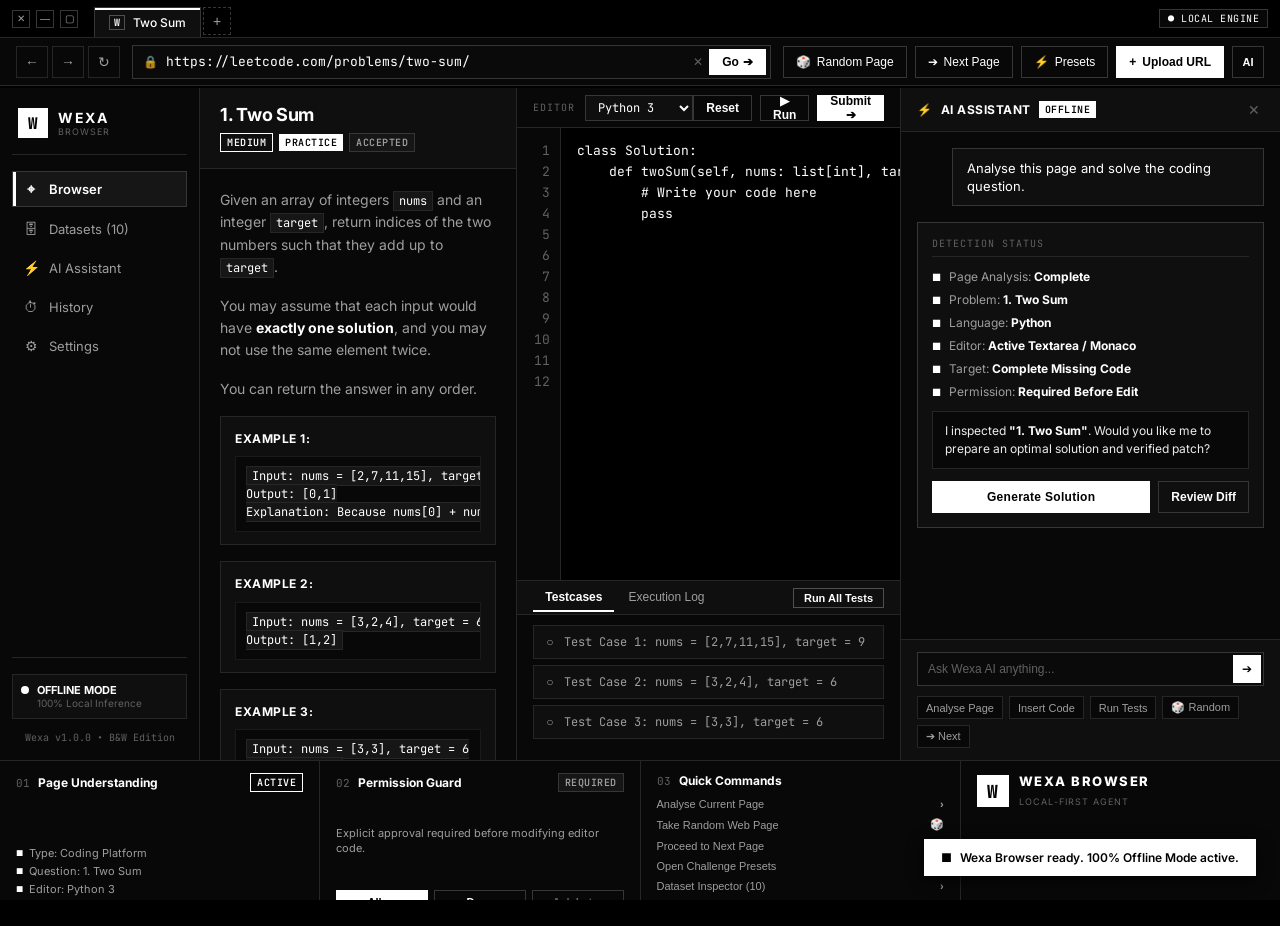
==== commit 8deea9d5: "feat(pages): Add universal multi-page dynamic URL analysis, automatic random page loading, and seque" ====
--- a/frontend/index.html
+++ b/frontend/index.html
@@ -58,6 +58,14 @@
 
     <!-- Quick Actions: Presets & Custom URL Upload -->
     <div class="nav-aux-actions">
+      <button class="aux-btn" id="btnRandomPage" title="Take Random Web Page Automatically">
+        <span class="aux-icon">🎲</span>
+        <span>Random Page</span>
+      </button>
+      <button class="aux-btn" id="btnNextPageNav" title="Proceed to Next Page">
+        <span class="aux-icon">➔</span>
+        <span id="navNextPageLabel">Next Page</span>
+      </button>
       <button class="aux-btn" id="btnPresetsMenu" title="Quick Load Coding Challenge">
         <span class="aux-icon">⚡</span>
         <span>Presets</span>
@@ -283,6 +291,20 @@
             <button class="secondary-btn small" id="diffDiscardBtn">Dismiss</button>
           </div>
         </div>
+        <!-- Next Page Progression Card -->
+        <div class="ai-card next-page-card" id="nextPageCard" style="display:none;">
+          <div class="card-caption">AUTOMATIC PROGRESSION</div>
+          <p id="nextPageDesc">Tests verified! Ready to proceed to the next practice page.</p>
+          <div class="action-buttons">
+            <button class="primary-btn" id="btnProceedNext">
+              <span>Proceed to Next Page</span>
+              <span class="btn-arrow">➔</span>
+            </button>
+            <button class="secondary-btn" id="btnAutoProceedToggle" title="Automatically advance when tests pass">
+              <span id="autoProceedState">Auto: OFF</span>
+            </button>
+          </div>
+        </div>
       </div>
 
       <!-- Bottom Chat Bar & Quick Action Pills -->
@@ -295,6 +317,8 @@
           <button class="pill-btn" id="pillAnalyse">Analyse Page</button>
           <button class="pill-btn" id="pillInsert">Insert Code</button>
           <button class="pill-btn" id="pillTests">Run Tests</button>
+          <button class="pill-btn" id="pillRandom">🎲 Random</button>
+          <button class="pill-btn" id="pillNext">➔ Next</button>
         </div>
       </div>
     </aside>
@@ -341,6 +365,8 @@
       </div>
       <div class="action-links">
         <button class="action-link" id="linkAnalyse">Analyse Current Page <span>›</span></button>
+        <button class="action-link" id="linkRandomPage">Take Random Web Page <span>🎲</span></button>
+        <button class="action-link" id="linkNextPage">Proceed to Next Page <span>➔</span></button>
         <button class="action-link" id="linkLoadPresets">Open Challenge Presets <span>›</span></button>
         <button class="action-link" id="linkDatasets">Dataset Inspector (10) <span>›</span></button>
         <button class="action-link" id="linkRunHarness">Execute Test Harness <span>›</span></button>
--- a/frontend/styles.css
+++ b/frontend/styles.css
@@ -1176,6 +1176,19 @@
 /* Diff Viewer (Monochrome) */
 .diff-card {
   border-color: var(--text-white);
+}
+
+.next-page-card {
+  border: 1px solid var(--text-white);
+  background: var(--bg-deep);
+  animation: fadeIn 0.25s ease;
+}
+
+.next-page-card p {
+  font-size: 11px;
+  line-height: 1.5;
+  color: var(--text-primary);
+  margin-bottom: 8px;
 }
 
 .diff-header {
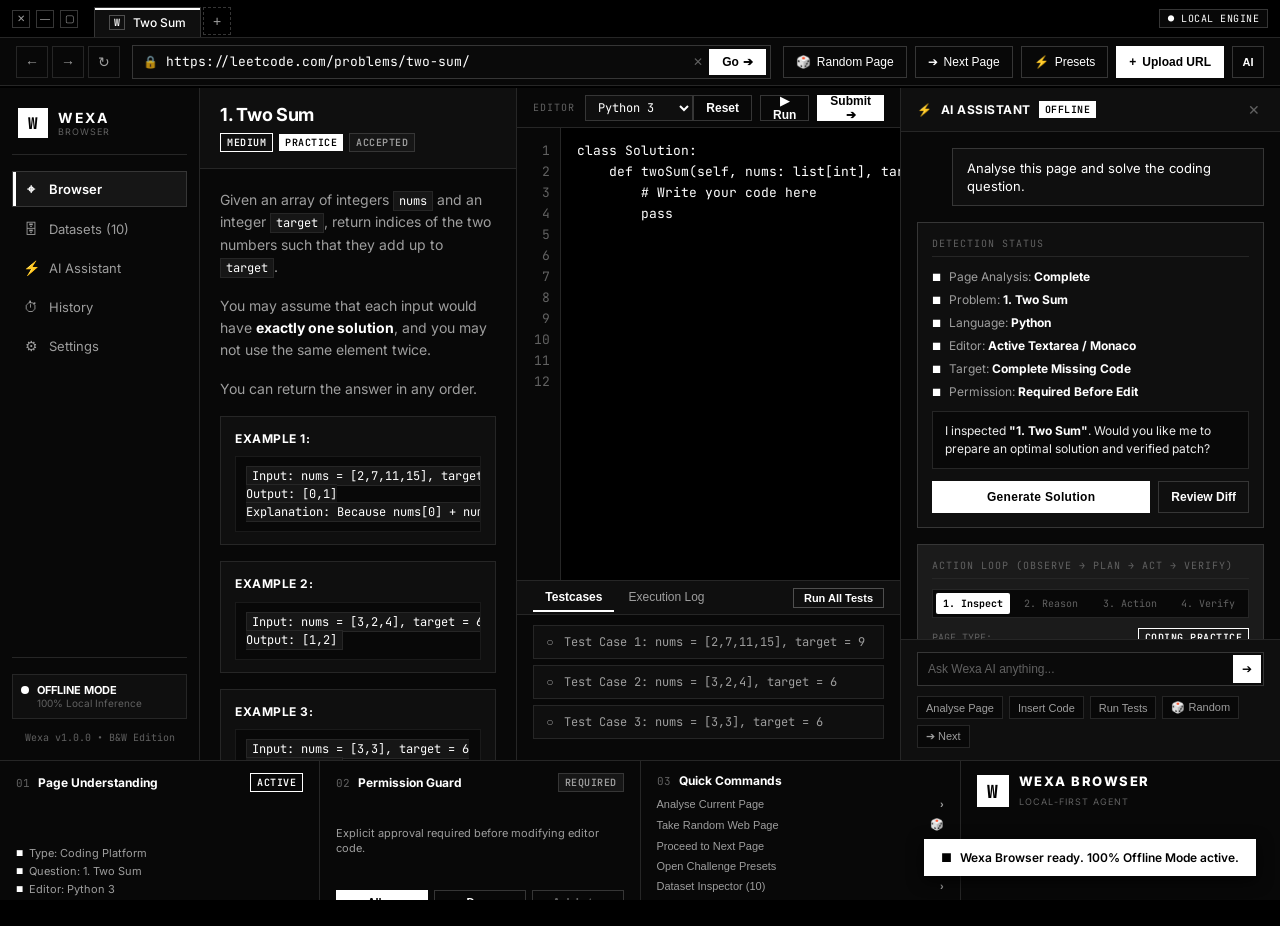
==== commit cca91c36: "feat(universal-architecture): Implement full 5-step action loop (inspect -> reason -> propose -> exe" ====
--- a/frontend/index.html
+++ b/frontend/index.html
@@ -279,6 +279,54 @@
           </div>
         </div>
 
+        <!-- Universal 5-Step Action Loop Card -->
+        <div class="ai-card action-loop-card" id="actionLoopCard">
+          <div class="card-caption">ACTION LOOP (OBSERVE → PLAN → ACT → VERIFY)</div>
+          
+          <div class="loop-phases-bar">
+            <span class="loop-phase-step active" id="phaseObserve">1. Inspect</span>
+            <span class="loop-phase-step" id="phasePlan">2. Reason</span>
+            <span class="loop-phase-step" id="phaseAct">3. Action</span>
+            <span class="loop-phase-step" id="phaseVerify">4. Verify</span>
+          </div>
+
+          <div class="loop-section" id="loopObsSection">
+            <div class="loop-row">
+              <span class="loop-label">PAGE TYPE:</span>
+              <span class="mono-badge outline" id="loopPageType">CODING_PRACTICE</span>
+            </div>
+            <div class="loop-row">
+              <span class="loop-label">ELEMENTS:</span>
+              <span id="loopElemCount">Interactive controls detected</span>
+            </div>
+            <div class="loop-row" id="loopBarriersRow" style="display:none;">
+              <span class="loop-label">BARRIER:</span>
+              <span class="barrier-tag" id="loopBarriersText">None</span>
+            </div>
+          </div>
+
+          <div class="loop-proposal-box" id="loopProposalBox">
+            <div class="proposal-header">
+              <span class="mono-badge solid" id="loopActionType">PROPOSED ACTION</span>
+              <span class="consequential-warning" id="loopConsequentialWarning" style="display:none;">⚠️ Approval Required</span>
+            </div>
+            <p class="proposal-explanation" id="loopActionExplanation">
+              Ready to reason. Click <strong>Plan Next Action</strong> for Wexa's model to determine the next step.
+            </p>
+          </div>
+
+          <div class="action-buttons">
+            <button class="primary-btn" id="btnPlanNextAction">
+              <span class="btn-spinner" id="btnPlanSpinner" style="display:none;"></span>
+              <span id="btnPlanText">Plan Next Step</span>
+            </button>
+            <button class="secondary-btn" id="btnExecuteAction" style="display:none;">
+              <span>Execute Action</span>
+              <span class="btn-arrow">➔</span>
+            </button>
+          </div>
+        </div>
+
         <!-- Solution & Diff Card -->
         <div class="ai-card diff-card" id="diffCard" style="display:none;">
           <div class="diff-header">
--- a/frontend/styles.css
+++ b/frontend/styles.css
@@ -1189,6 +1189,92 @@
   line-height: 1.5;
   color: var(--text-primary);
   margin-bottom: 8px;
+}
+
+/* Universal Action Loop Card */
+.action-loop-card {
+  border: 1px solid var(--border-medium);
+  background: var(--bg-card);
+  display: flex;
+  flex-direction: column;
+  gap: 10px;
+}
+
+.loop-phases-bar {
+  display: flex;
+  background: var(--bg-deep);
+  border: 1px solid var(--border-subtle);
+  padding: 3px;
+  gap: 4px;
+}
+
+.loop-phase-step {
+  flex: 1;
+  text-align: center;
+  font-family: var(--font-mono);
+  font-size: 10px;
+  padding: 4px 2px;
+  color: var(--text-muted);
+  border-radius: 2px;
+  transition: all 0.15s ease;
+}
+
+.loop-phase-step.active {
+  background: var(--text-white);
+  color: var(--bg-pure-black);
+  font-weight: 700;
+}
+
+.loop-section {
+  display: flex;
+  flex-direction: column;
+  gap: 4px;
+  font-size: 11px;
+}
+
+.loop-row {
+  display: flex;
+  align-items: center;
+  justify-content: space-between;
+  gap: 8px;
+}
+
+.loop-label {
+  font-family: var(--font-mono);
+  font-size: 10px;
+  color: var(--text-muted);
+}
+
+.loop-proposal-box {
+  background: var(--bg-deep);
+  border: 1px solid var(--border-subtle);
+  padding: 8px 10px;
+  display: flex;
+  flex-direction: column;
+  gap: 6px;
+}
+
+.proposal-header {
+  display: flex;
+  align-items: center;
+  justify-content: space-between;
+}
+
+.proposal-explanation {
+  font-size: 11px;
+  line-height: 1.45;
+  color: var(--text-primary);
+  margin: 0;
+}
+
+.consequential-warning {
+  font-family: var(--font-mono);
+  font-size: 10px;
+  font-weight: 700;
+  color: var(--text-white);
+  border: 1px solid var(--border-bright);
+  padding: 2px 6px;
+  background: var(--bg-elevated);
 }
 
 .diff-header {
